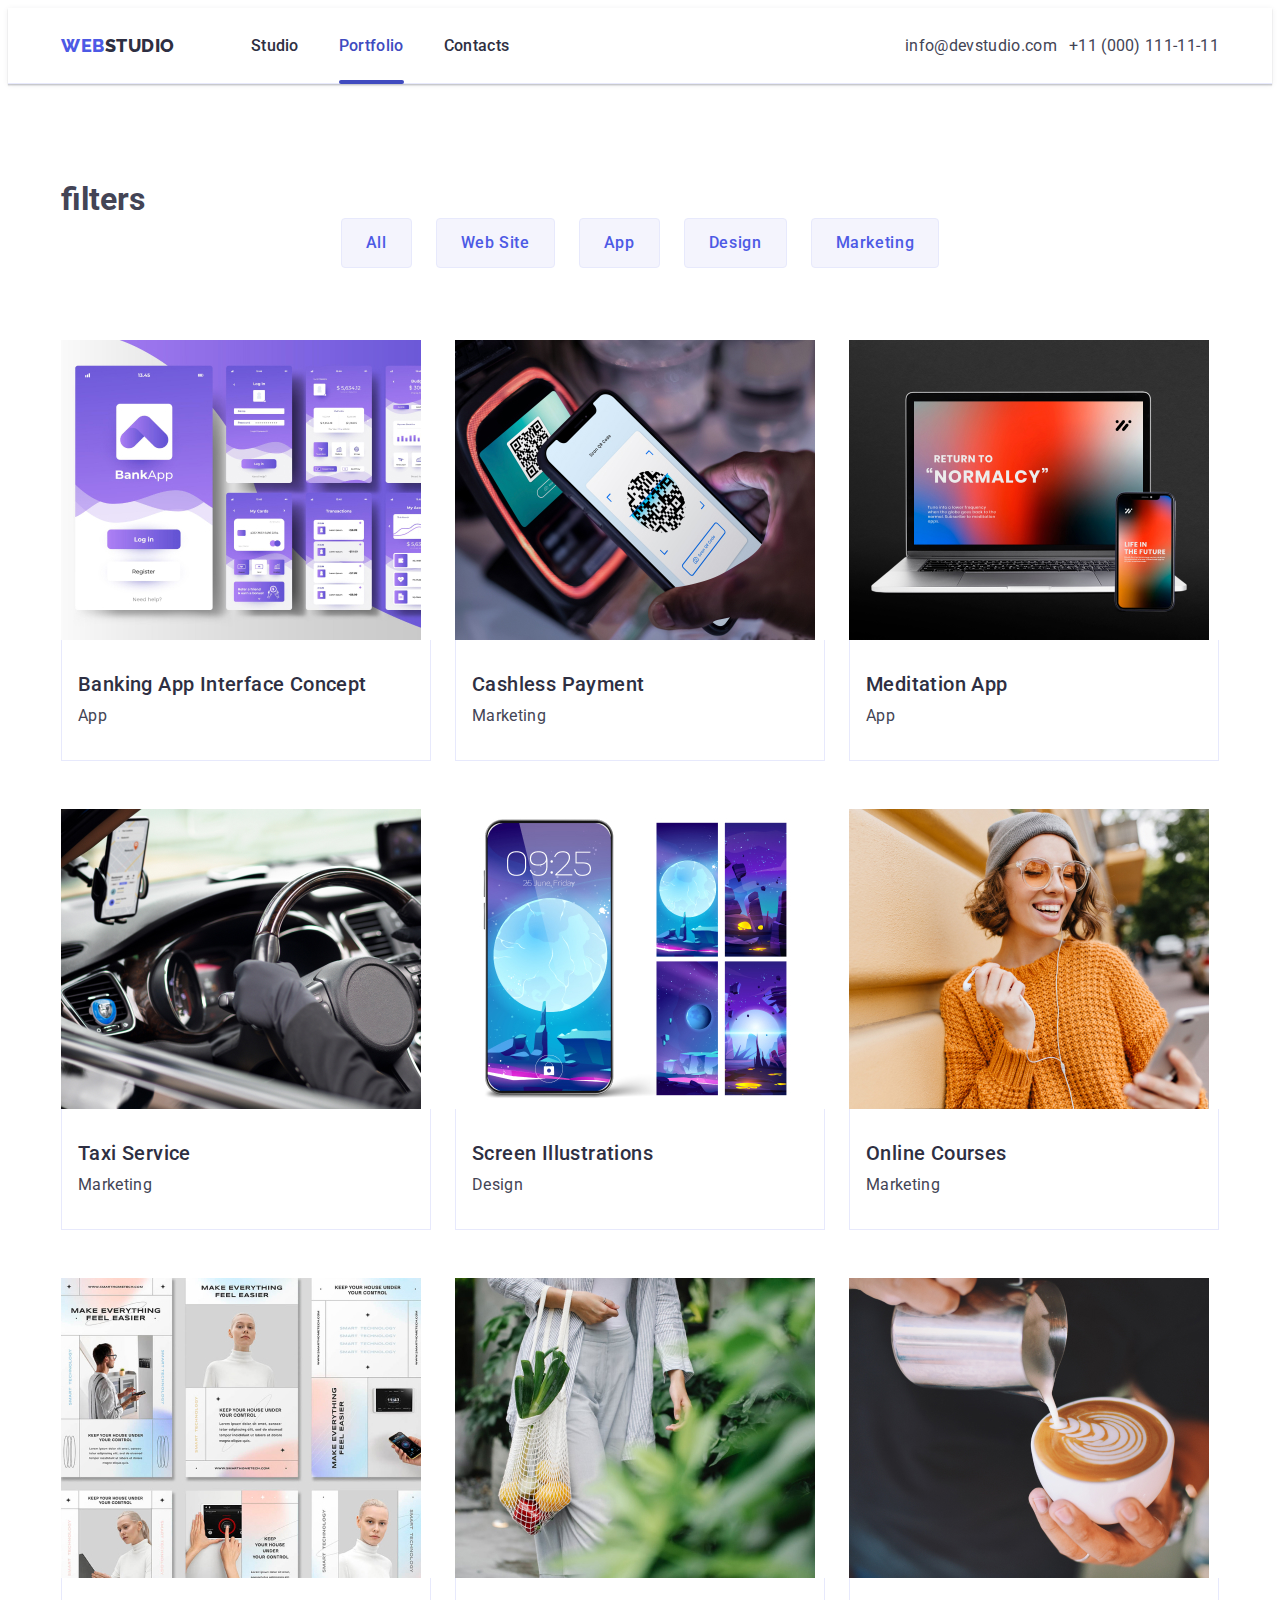
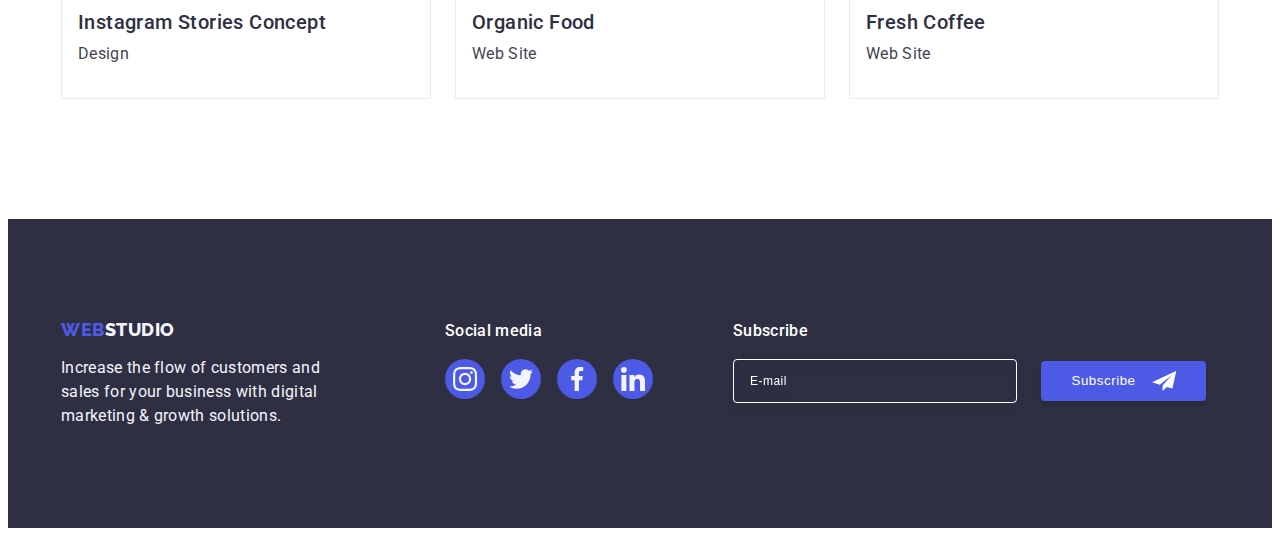
==== portfolio.html @ 11bc91bc "Add files via upload" ====
<!DOCTYPE html>
<html lang="en">
<head>
    <meta charset="utf-8">
    <title>Portfolio</title>
    <link rel="preconnect" href="https://fonts.googleapis.com">
    <link rel="preconnect" href="https://fonts.gstatic.com" crossorigin>
    <link href="https://fonts.googleapis.com/css2?family=Raleway:wght@800&family=Roboto:wght@400;500;700;900&display=swap" rel="stylesheet">
    <link rel="stylesheet" href="https://cdnjs.cloudflare.com/ajax/libs/modern-normalize/1.1.0/modern-normalize.min.css"
        integrity="sha512-wpPYUAdjBVSE4KJnH1VR1HeZfpl1ub8YT/NKx4PuQ5NmX2tKuGu6U/JRp5y+Y8XG2tV+wKQpNHVUX03MfMFn9Q=="
        crossorigin="anonymous" referrerpolicy="no-referrer">
    <link rel="stylesheet" href="css/styles.css">
</head>
<body>
    <header class="header">
        <div class="container header_container">
            <nav class="nav_menu">
                <a class="logo link" href="./index.html">Web<span class="logo_item">Studio</span></a>
                <ul class="list menu">
                    <li class="menu_item">
                        <a class="menu_link link" href="./index.html">Studio</a>
                    </li>
                    <li class="menu_item">
                        <a class="menu_link link active" href="./portfolio.html">Portfolio</a>
                    </li>
                    <li class="menu_item">
                        <a class="menu_link link" href="">Contacts</a>
                    </li>
                </ul>
            </nav>
        <address class="address">
            <ul class="list contacts">
                <li>
                    <a class="contact_item link" href="mailto:info@devstudio.com">info@devstudio.com</a>
                </li>
                <li>
                    <a class="contact_item link" href="tel:+110001111111">+11 (000) 111-11-11</a>
                </li>
            </ul>
        </address>
        </div>
    </header>
    <main>
        <section class="section_filters">
            <div class="container">
                <h1 class="visually-hidden">filters</h1>
                <ul class="list filters">
                    <li class="filter_item">
                        <button class="filter_btn" type="button">All</button>
                    </li>
                    <li class="filter_item">
                        <button class="filter_btn" type="button">Web Site</button>
                    </li>
                    <li class="filter_item">
                        <button class="filter_btn" type="button">App</button>
                    </li>
                    <li class="filter_item">
                        <button class="filter_btn" type="button">Design</button>
                    </li>
                    <li class="filter_item">
                        <button class="filter_btn" type="button">Marketing</button>
                    </li>
                </ul>
                <ul class="list row">
                    <li class="row_item">
                        <a class="row_link link" href="#">
                            <div class="employees_list_img_wrapper">
                                <img src="./images/Project_Card_1.jpg" width="360" alt="Banking App Interface Concept">
                                <p class="overlay">
                                    14 Stylish and User-Friendly App Design Concepts · Task Manager App · Calorie Tracker App · 
                                    Exotic Fruit Ecommerce App · Cloud Storage App
                                </p>
                            </div>
                            <div class="row_info">
                                <h2 class="row_title">Banking App Interface Concept</h2>
                                <p class="row_par">App</p>   
                            </div>
                        </a>
                    </li>
                    <li class="row_item">
                        <a class="row_link link" href="#">
                            <div class="employees_list_img_wrapper">
                                <img src="./images/Project_Card_2.jpg" width="360" alt="Cashless Paymentt">
                                <p class="overlay">
                                    14 Stylish and User-Friendly App Design Concepts · Task Manager App · Calorie Tracker App ·
                                    Exotic Fruit Ecommerce App · Cloud Storage App
                                </p>
                            </div>
                            <div class="row_info">
                                <h2 class="row_title">Cashless Payment</h2>
                                <p class="row_par">Marketing</p>
                            </div>
                        </a>
                    </li>
                    <li class="row_item">
                        <a class="row_link link" href="#">
                            <div class="employees_list_img_wrapper">
                                <img src="./images/Project_Card_3.jpg" width="360" alt="Meditation Appt">
                                <p class="overlay">
                                    14 Stylish and User-Friendly App Design Concepts · Task Manager App · Calorie Tracker App ·
                                    Exotic Fruit Ecommerce App · Cloud Storage App
                                </p>
                            </div>
                            <div class="row_info">
                                <h2 class="row_title">Meditation App</h2>
                                <p class="row_par">App</p>
                            </div>
                        </a>
                    </li>
                    <li class="row_item">
                        <a class="row_link link" href="#">
                            <div class="employees_list_img_wrapper">
                                <img src="./images/Project_Card_4.jpg" width="360" alt="Taxi Service">
                                <p class="overlay">
                                    14 Stylish and User-Friendly App Design Concepts · Task Manager App · Calorie Tracker App ·
                                    Exotic Fruit Ecommerce App · Cloud Storage App
                                </p>
                            </div>
                            <div class="row_info">
                                <h2 class="row_title">Taxi Service</h2>
                                <p class="row_par">Marketing</p>
                            </div>
                        </a>
                    </li>
                    <li class="row_item">
                        <a class="row_link link" href="#">
                            <div class="employees_list_img_wrapper">
                                <img src="./images/Project_Card_5.jpg" width="360" alt="Screen Illustrations">
                                <p class="overlay">
                                    14 Stylish and User-Friendly App Design Concepts · Task Manager App · Calorie Tracker App ·
                                    Exotic Fruit Ecommerce App · Cloud Storage App
                                </p>
                            </div>
                            <div class="row_info">
                                <h2 class="row_title">Screen Illustrations</h2>
                                <p class="row_par">Design</p>
                            </div>
                        </a>
                    </li>
                    <li class="row_item">
                        <a class="row_link link" href="#">
                            <div class="employees_list_img_wrapper">
                                <img src="./images/Project_Card_6.jpg" width="360" alt="Online Courses">
                                <p class="overlay">
                                    14 Stylish and User-Friendly App Design Concepts · Task Manager App · Calorie Tracker App ·
                                    Exotic Fruit Ecommerce App · Cloud Storage App
                                </p>
                            </div>
                            <div class="row_info">
                                <h2 class="row_title">Online Courses</h2>
                                <p class="row_par">Marketing</p>
                            </div>
                        </a>
                    </li>
                    <li class="row_item">
                        <a class="row_link link" href="#">
                            <div class="employees_list_img_wrapper">
                                <img src="./images/Project_Card_7.jpg" width="360" alt="Instagram Stories Concept">
                                <p class="overlay">
                                    14 Stylish and User-Friendly App Design Concepts · Task Manager App · Calorie Tracker App ·
                                    Exotic Fruit Ecommerce App · Cloud Storage App
                                </p>
                            </div>
                            <div class="row_info">
                                <h2 class="row_title">Instagram Stories Concept</h2>
                                <p class="row_par">Design</p>
                            </div>
                        </a>
                    </li>
                    <li class="row_item">
                        <a class="row_link link" href="#">
                            <div class="employees_list_img_wrapper">
                                <img src="./images/Project_Card_8.jpg" width="360" alt="Organic Food">
                                <p class="overlay">
                                    14 Stylish and User-Friendly App Design Concepts · Task Manager App · Calorie Tracker App ·
                                    Exotic Fruit Ecommerce App · Cloud Storage App
                                </p>
                            </div>
                            <div class="row_info">
                                <h2 class="row_title">Organic Food</h2>
                                <p class="row_par">Web Site</p>
                            </div>
                        </a>
                    </li>
                    <li class="row_item">
                        <a class="row_link link" href="#">
                            <div class="employees_list_img_wrapper">
                                <img src="./images/Project_Card_9.jpg" width="360" alt="Fresh Coffee">
                                <p class="overlay">
                                    14 Stylish and User-Friendly App Design Concepts · Task Manager App · Calorie Tracker App ·
                                    Exotic Fruit Ecommerce App · Cloud Storage App
                                </p>
                            </div>
                            <div class="row_info">
                                <h2 class="row_title">Fresh Coffee</h2>
                                <p class="row_par">Web Site</p>
                            </div>
                        </a>
                    </li>
                </ul>
            </div>
        </section>
    </main>
    <footer class="footer">
        <div class="container footer_container">
            <div class="footer_left_side">
                <a class="footer_link logo link" href="./index.html">Web<span class="footer_logo">Studio</span></a>
                <p class="footer_left_side_par">Increase the flow of customers and sales for your business with digital
                    marketing & growth solutions.</p>
            </div>
            <div class="footer_center_side">
                <p class="footer_center_side_par">Social media</p>
                <ul class="footer_list list">
                    <li class="footer_list_item">
                        <a href="" class="footer_list_link">
                            <svg class="footer_list_icon" aria-label="instagram" width="24" height="24">
                                <use href="./images/icons.svg#icon-instagram"></use>
                            </svg>
                        </a>
                    </li>
                    <li class="footer_list_item">
                        <a href="" class="footer_list_link">
                            <svg class="footer_list_icon" aria-label="twitter" width="24" height="24">
                                <use href="./images/icons.svg#icon-twitter"></use>
                            </svg>
                        </a>
                    </li>
                    <li class="footer_list_item">
                        <a href="" class="footer_list_link">
                            <svg class="footer_list_icon" aria-label="facebook" width="24" height="24">
                                <use href="./images/icons.svg#icon-facebook"></use>
                            </svg>
                        </a>
                    </li>
                    <li class="footer_list_item">
                        <a href="" class="footer_list_link">
                            <svg class="footer_list_icon" aria-label="linkedin" width="24" height="24">
                                <use href="./images/icons.svg#icon-linkedin"></use>
                            </svg>
                        </a>
                    </li>
                </ul>
            </div>
            <div class="footer_right_side">
                <p class="footer_right_side_par">Subscribe</p>
                <form class="footer_contact_form">
                    <label class="footer_contact_form_field_wrapper">
                        <input class="footer_contact_form_input" type="email" name="user-email" placeholder="E-mail"
                            pattern="[a-zA-Z0-9@]+" />
                    </label>
                    <button type="submit" class="footer_contact_form_btn">
                        Subscribe
                        <svg class="footer_send_icon" width="24" height="24">
                            <use href="./images/icons.svg#icon-send"></use>
                        </svg>
                    </button>
                </form>
            </div>
        </div>
    </footer>
</body>
</html>
---- css/styles.css ----
body {
  font-family: 'Roboto', sans-serif;
  color: var(--body-text);
  background-color: var(--white-background);
  font-size: 16px;
}

:root {
  --primary-brand: #4d5ae5;
  --pressed-state: #404bbf;
  --brand-color: #2e2f42;
  --valid-field: #31d0aa;
  --body-text: #434455;
  --light-slate: #8e8f99;
  --light: #f4f4fd;
  --white-background: #ffffff;
  --modal-background: #e7e9fc;
  --transition-duration-and-func: 250ms cubic-bezier(0.4, 0, 0.2, 1);
}

h1, h2, h3, h4, h5, h6, p {
  margin-top: 0;
  margin-bottom: 0;
}

ul, ol {
  margin-top: 0;
  margin-bottom: 0;
  padding-left: 0;
}

img {
  display: block;
}

button {
  cursor: pointer;
}

.list {
  list-style: none;
}

.link {
  text-decoration: none;
}

.header {
  border-bottom: 1px solid var(--modal-background);
  box-shadow: 0px 2px 1px rgba(46, 47, 66, 0.08),
    0px 1px 1px rgba(46, 47, 66, 0.16),
    0px 1px 6px rgba(46, 47, 66, 0.08);
}


/*---Header-mobile---*/

.container {
  padding-right: 15px;
  padding-left: 15px;
}

@media screen and (min-width: 428px) {
  .container {
    width: 398px;
    margin-right: auto;
    margin-left: auto;
  }
}

.header_container {
  display: flex;
  align-items: center;
  justify-content: space-between;
}

.mobile_menu_open_btn {
  padding: 0;
  border: none;
  background-color: transparent;
  fill: var(--brand-color);
}

.nav_menu {
  padding-top: 25.5px;
  padding-bottom: 23.5px;  
}

.logo {
  /*margin-right: 76px;*/

  text-transform: uppercase;
  font-family: 'Raleway', sans-serif;
  font-weight: 800;
  font-size: 18px;
  line-height: 1.17;
  letter-spacing: 0.03em;
  color: var(--primary-brand);
}

.logo_item {
  color: var(--brand-color);
}

.menu {
  display: none;
}

.address {
  display: none;
}

.mobile_menu_modal {
  position: fixed;
  top: 0;
  left: 0;
  width: 100%;
  height: 100%;
  background-color: #FFFFFF;
  opacity: 0;
  visibility: hidden;
  pointer-events: none; 
}

.mobile_menu_modal.is-open {
  opacity: 1;
  visibility: visible;
  pointer-events: auto;
}

.mobile_menu_container {
  padding-top: 80px;
  padding-right: 24px;
  padding-left: 40px;
}

.mobile_menu_close_btn {
  position: absolute;
  top: 24px;
  right: 24px;
  display: flex;
  align-items: center;
  justify-content: center;
  width: 24px;
  height: 24px;
  padding: 0;
  background-color: transparent;
  border: 1px solid rgba(0, 0, 0, 0.1);
  border-radius: 50%;
  transition: background-color 250ms cubic-bezier(0.4, 0, 0.2, 1), border 250ms cubic-bezier(0.4, 0, 0.2, 1);
}

.mobile_menu_close_btn:hover,
.mobile_menu_close_btn:focus {
  background-color: #404bbf;
  border: none;
  fill: #FFFFFF;
}

.mobile_menu {
  display: flex;
  flex-direction: column;
  gap: 40px;
  margin-bottom: 284px;
}

.mobile_menu_item {

}

.mobile_menu_link {
  color: var(--brand-color);
  font-weight: 700;
  font-size: 36px;
  line-height: 1.07;
  letter-spacing: 0.02em;
}

.mobile_menu_active {
  color: var(--pressed-state);
}

.mobile_menu_link:hover,
.mobile_menu_link:focus {
  color: var(--pressed-state);
}

.mobile_contacts {
  display: flex;
  flex-direction: column;
  gap: 40px;
}

.mobile_contacts_list:first-child {
  font-weight: 700;
  font-size: 36px;
  line-height: 1.07;
  letter-spacing: 0.02em;
}

.mobile_contacts_list:first-child>.mobile_contact_item {
  color: var(--pressed-state);
}

.mobile_contacts_list:last-child {
  font-weight: 500;
  font-size: 20px;
  line-height: 1.5;
  letter-spacing: 0.02em;
}


.mobile_contact_item {
  font-style: normal;
  color: var(--body-text);
}

.mobile_contact_item:hover,
.mobile_contact_item:focus {
  color: var(--primary-brand);
}

.mobile_social_list {
  display: flex;
  margin-top: 48px;
  gap: 56px;
}

.mobile_social_list_link {
  display: flex;
  justify-content: center;
  align-items: center;
  width: 40px;
  height: 40px;
  border-radius: 50%;
  fill: #f4f4fd;
  background-color: var(--primary-brand);
  transition: background-color 250ms cubic-bezier(0.4, 0, 0.2, 1);
}

.mobile_social_list_link:hover,
.mobile_social_list_link:focus {
  background-color: var(--pressed-state);
}

/*---Hero-molile---*/

.hero {
  background: var(--brand-color);
  background-image: linear-gradient(rgba(46, 47, 66, 0.7), rgba(46, 47, 66, 0.7)), url(../images/mobil_hero_image.png);
  max-width: 428px;
  height: 432px;
  margin-right: auto;
  margin-left: auto;
  background-repeat: no-repeat;
  background-position: center;
  background-size: cover;
  line-height: 1.07;
  letter-spacing: 0.02em;
  padding-top: 112px;
  text-align: center;
}

@media (min-device-pixel-ratio: 2),
(-webkit-min-device-pixel-ratio: 2),
(min-resolution: 192dpi),
(min-resolution: 2dppx) {
  .hero {
    background-image: linear-gradient(rgba(46, 47, 66, 0.7), rgba(46, 47, 66, 0.7)), url(../images/mobil_hero_image@2x.png);
  }
}

.hero_title {
  max-width: 320px;
  margin: auto;
  font-size: 36px;
  line-height: 1.07;
  letter-spacing: 0.02em;
  color: var(--white-background);
}

.hero_btn {
  display: block;
  margin-top: 72px;
  margin-left: auto;
  margin-right: auto;
  padding-top: 16px;
  padding-right: 32px;
  padding-bottom: 16px;
  padding-left: 32px;
  min-width: 169px;
  background: var(--primary-brand);
  box-shadow: 0px 4px 4px rgba(0, 0, 0, 0.15);
  border: none;
  border-radius: 4px;
  font-family: 'Roboto', sans-serif;
  font-weight: 500;
  font-size: 16px;
  line-height: 1.5;
  letter-spacing: 0.04em;
  color: var(--white-background);
  transition: background-color 250ms cubic-bezier(0.4, 0, 0.2, 1);
}

.hero_btn:hover,
.hero_btn:focus {
  background: var(--pressed-state);
}


/*---Header-tablet---*/

@media screen and (min-width: 768px) {
  .container {
    width: 738px;
  }

.mobile_menu_open_btn {
  display: none;
}

nav {
  align-items: center;
}

.nav_menu {
  display: flex;
  padding-top: 25.5px;
  padding-bottom: 25.5px;
}

.logo {
  margin-right: 120px;
}

.menu {
  display: flex;
  gap: 40px;
}

.menu_item {
  display: inline-block;
}

.menu_link {
  position: relative;
  padding-top: 24px;
  padding-bottom: 24px;
  line-height: 1.5;
  letter-spacing: 0.02em;
  font-weight: 500;
  color: var(--brand-color);
  transition: color 250ms cubic-bezier(0.4, 0, 0.2, 1);
}

.menu_link:hover,
.menu_link:focus {
  color: var(--pressed-state);
}

.active {
  color: #404bbf;
}

.active::after {
  content: "";
  position: absolute;
  bottom: -5px;
  left: 0;
  width: 100%;
  height: 4px;
  border-radius: 2px;
  background-color: #404bbf;
}

.address {
  display: block;
  margin-left: auto;
  font-style: normal;
}

.contacts {
  display: flex;
  flex-direction: column;
  gap: 12px;
}

.contact_item {
  font-size: 12px;
  line-height: 1.5;
  letter-spacing: 0.02em;
  color: var(--body-text);
  transition: color 250ms cubic-bezier(0.4, 0, 0.2, 1);
}

.contact_item:hover,
.contact_item:focus {
  color: var(--pressed-state);
}

}

/*---Header-desktop*/

@media screen and (min-width: 1158px) {
  .container {
    width: 1158px;
  }
.contacts {
  flex-direction: row;
}

.contact_item {
  font-size: 16px;
}

.logo {
  margin-right: 76px;
}

}


/*
.container {
  max-width: 1158px;
  padding-right: 15px;
  padding-left: 15px;
  margin-left: auto;
  margin-right: auto;
}

*/
/*
.visually-hidden {
  position: absolute;
  white-space: nowrap;
  width: 1px;
  height: 1px;
  overflow: hidden;
  border: 0;
  padding: 0;
  clip: rect(0 0 0 0);
  clip-path: inset(50%);
  margin: -1px;
}

nav {
  align-items: center;
}

.nav_menu {
  display: flex;
}*/


/*
.menu {
  display: flex;
  gap: 40px;
}

.menu_item {
  display: inline-block;
}

.menu_link {
  position: relative;
  padding-top: 24px;
  padding-bottom: 24px;
  line-height: 1.5;
  letter-spacing: 0.02em;
  font-weight: 500;
  color: var(--brand-color);
  transition: color 250ms cubic-bezier(0.4, 0, 0.2, 1);
}

.menu_link:hover,
.menu_link:focus {
  color: var(--pressed-state);
}

.active {
  color: #404bbf;
}

.active::after {
  content: "";
  position: absolute;
  bottom: -2px;
  left: 0;
  width: 100%;
  height: 4px;
  border-radius: 2px;
  background-color: #404bbf;
}

.address {
  margin-left: auto;
  font-style: normal;
}

.contacts {
  display: flex;
  gap: 40px;
}

.contact_item {
  line-height: 1.5;
  letter-spacing: 0.02em;
  color: var(--body-text);
  transition: color 250ms cubic-bezier(0.4, 0, 0.2, 1);
}

.contact_item:hover,
.contact_item:focus {
  color: var(--pressed-state);
}
*/
.footer {
  padding-top: 100px;
  padding-bottom: 100px;
  background: var(--brand-color);
}

.footer_container {
  display: flex;
  align-items: baseline;
}

.footer_left_side {
  margin-right: 120px;
}

.footer_link {
  display: inline-block;
  padding: 0;
  margin-right: 0;
  margin-bottom: 16px;
}

.footer_logo {
  color: var(--light);
}

.footer_left_side_par {
  width: 264px;
  line-height: 1.5;
  letter-spacing: 0.02em;
  color: var(--light);
}

.footer_center_side {
  margin-right: 80px;
}

.footer_center_side_par,
.footer_right_side_par {
  margin-bottom: 16px;
  line-height: 1.5;
  font-weight: 500;
  letter-spacing: 0.02em;
  color: #FFFFFF;
}

.footer_list {
  display: flex;
  gap: 16px;
}

.footer_list_item {
  width: 40px;
  height: 40px;
}


.footer_list_link {
  display: flex;
  justify-content: center;
  align-items: center;
  width: 100%;
  height: 100%;
  border-radius: 50%;
  fill: #f4f4fd;
  background-color: var(--primary-brand);
  transition: background-color 250ms cubic-bezier(0.4, 0, 0.2, 1);
}

.footer_list_link:hover,
.footer_list_link:focus {
  background-color: var(--valid-field);
}

.footer_list_icon {

}

.footer_right_side {

}

.footer_contact_form {
  display: flex;
  align-items: center;
  gap: 24px;
}

.footer_contact_form_input {
  padding-left: 16px;
  width: 264px;
  height: 40px;
  font-size: 12px;
  line-height: 1.5;
  letter-spacing: 0.04em;
  color: var(--white-background);
  background-color: transparent;
  border: 1px solid var(--white-background);
  border-radius: 4px;
  filter: drop-shadow(0px 4px 4px rgba(0, 0, 0, 0.15));
  outline: none;
}

.footer_contact_form_input::placeholder {
  color: var(--white-background);
  font-size: 12px;
}

.footer_contact_form_btn {
  display: flex;
  min-width: 165px;
  height: 40px;
  justify-content: center;
  align-items: center;
  border: none;
  background-color: var(--primary-brand);
  box-shadow: 0px 4px 4px rgb(0 0 0 / 15%);
  border-radius: 4px;
  font-weight: 500;
  line-height: 1.5;
  letter-spacing: 0.04em;
  color: var(--white-background);
  transition: background-color 250ms cubic-bezier(0.4, 0, 0.2, 1);
}

.footer_contact_form_btn:hover,
.footer_contact_form_btn:focus {
  background: var(--pressed-state);
}

.footer_send_icon {
  margin-left: 16px;
}


/*--Studio--*/
/*
                                        .hero {
                                          background-image: linear-gradient(rgba(46, 47, 66, 0.7), rgba(46, 47, 66, 0.7)), url(../images/bg.jpg);
                                          max-width: 1440px;
                                        background: var(--brand-color);
                                          margin-right: auto;
                                          margin-left: auto;
                                          background-repeat: no-repeat;
                                          background-position: center;
                                          background-size: cover;
                                          line-height: 1.07;
                                          letter-spacing: 0.02em;
                                          padding-top: 188px;
                                          padding-bottom: 188px;
                                          text-align: center;
                                        }

                                        .hero_title {
                                          max-width: 496px;
                                          margin: auto;
                                          font-size: 56px;
                                          line-height: 1.07;
                                          letter-spacing: 0.02em;
                                          color: var(--white-background);
                                        }

                                        .hero_btn {
                                          display: block;
                                          margin-top: 48px;
                                          margin-left: auto;
                                          margin-right: auto;
                                          padding-top: 16px;
                                          padding-right: 32px;
                                          padding-bottom: 16px;
                                          padding-left: 32px;
                                          min-width: 169px;
                                          background: var(--primary-brand);
                                          box-shadow: 0px 4px 4px rgba(0, 0, 0, 0.15);
                                          border: none;
                                          border-radius: 4px;
                                          font-family: 'Roboto', sans-serif;
                                          font-weight: 500;
                                          font-size: 16px;
                                          line-height: 1.5;
                                          letter-spacing: 0.04em;
                                          color: var(--white-background);
                                          transition: background-color 250ms cubic-bezier(0.4, 0, 0.2, 1);
                                        }

                                        .hero_btn:hover,
                                        .hero_btn:focus {
                                          background: var(--pressed-state);
                                        }

.feature {
  padding-top: 120px;
  padding-bottom: 120px;
}

.feature_menu {
  display: flex;
  gap: 24px;
}

.feature_col {
  width: calc((100% - 72px) / 4);
}

.feature_icon {
  display: flex;
  justify-content: center;
  align-items: center;
  padding-top: 24px;
  padding-bottom: 24px;
  margin-bottom: 8px;
  background-color: var(--light);
  border-radius: 4px;
}

.feature_icon_item {

}

.feature_title {
  margin-bottom: 8px;
  font-weight: 500;
  font-size: 20px;
  line-height: 1.5;
  letter-spacing: 0.02em;
  color: var(--brand-color);
}

.feature_item {
  line-height: 1.5;
  letter-spacing: 0.02em;
  color: var(--body-text);
}

.products {
  padding-bottom: 120px;
}

.product_title {
  margin-bottom: 72px;
  font-size: 36px;
  line-height: 1.11;
  letter-spacing: 0.02em;
  text-align: center;
  text-transform: capitalize;
  color: var(--brand-color);
}

.products_item {
  display: flex;
  gap: 24px;
}

.products_item_list {

}

.team {
  padding-top: 120px;
  padding-bottom: 120px;
  background: var(--light);
}

.team_title {
  margin-bottom: 72px;
  font-size: 36px;
  line-height: 1.11;
  text-align: center;
  letter-spacing: 0.02em;
  text-transform: capitalize;
  color: var(--brand-color);
}

.team_card {
  display: flex;
  gap: 24px;
}

.team_item {
  width: calc((100% - 72px) / 4);
  border-radius: 0px 0px 4px 4px;
  box-shadow: 0px 1px 6px rgba(46, 47, 66, 0.08),
    0px 1px 1px rgba(46, 47, 66, 0.16),
    0px 2px 1px rgba(46, 47, 66, 0.08);
  text-decoration: none;
  background-color: var(--white-background);
}

.team_info {
  padding-top: 32px;
  padding-bottom: 32px;
}

.team_name {
  margin-bottom: 8px;
  text-align: center;
  font-weight: 500;
  font-size: 20px;
  line-height: 1.2;
  letter-spacing: 0.02em;
  color: var(--brand-color);
}

.team_par {
  margin-bottom: 8px;
  text-align: center;
  line-height: 1.5;
  letter-spacing: 0.02em;
  font-size: 16px;
  color: var(--body-text);
}

.social_list {
  display: flex;
  justify-content: center;
  gap: 24px;
}

.social_list_item {

}

.social_list_link {
  display: flex;
  justify-content: center;
  align-items: center;
  width: 40px;
  height: 40px;
  border-radius: 50%;
  fill:#f4f4fd;
  background-color: var(--primary-brand);
  transition: background-color 250ms cubic-bezier(0.4, 0, 0.2, 1);
}

.social_list_link:hover,
.social_list_link:focus {
  background-color: var(--pressed-state);
}

.social_list_icon {
  
}

.customers {
  padding-top: 120px;
  padding-bottom: 120px;
}

.customers_title {
  margin-bottom: 72px;
  font-size: 36px;
  line-height: 1.1;
  text-align: center;
  letter-spacing: 0.02em;
  text-transform: capitalize;
  color: var(--brand-color);
}

.customers_list {
  display: flex;
  gap: 24px;
}

.customers_list_item {
  width: calc((100% - 120px) / 6);
  height: 88px;
}

.customers_list_link {
  display: flex;
  align-items: center;
  justify-content: center;
  width: 100%;
  height: 100%;
  border: 1px solid #8e8f99;
  border-radius: 4px;
  color: #8e8f99;
  transition: border-color 250ms cubic-bezier(0.4, 0, 0.2, 1),
  color 250ms cubic-bezier(0.4, 0, 0.2, 1);
}

.customers_list_link:hover,
.customers_list_link:focus {
  border-color: #404bbf;
  color: #404bbf;  
}

.customers_list_link:hover .customers_list_icon,
.customers_list_link:focus .customers_list_icon {
  fill: var(--pressed-state);
}

.customers_list_icon {
  fill: currentColor;
}
*/
/*--Portfolio--*/

.section_filters {
  padding-top: 96px;
  padding-bottom: 120px;
}

.filters {
  margin-bottom: 72px;
  display: flex;
  justify-content: center;
  gap: 24px;
}

.filter_item {
}

.filter_btn {
  display: block;
  padding-top: 12px;
  padding-right: 24px;
  padding-bottom: 12px;
  padding-left: 24px;
  font-family: 'Roboto', sans-serif;
  font-weight: 500;
  color: var(--primary-brand);
  font-size: 16px;
  line-height: 1.5;
  letter-spacing: 0.04em;
  background: var(--light);
  border: 1px solid var(--modal-background);
  border-radius: 4px;
  transition: color 250ms cubic-bezier(0.4, 0, 0.2, 1),
    background-color 250ms cubic-bezier(0.4, 0, 0.2, 1),
    border-color 250ms cubic-bezier(0.4, 0, 0.2, 1),
    box-shadow 250ms cubic-bezier(0.4, 0, 0.2, 1);
}

.filter_btn:hover,
.filter_btn:focus {
  color: var(--white-background);
  background: var(--pressed-state);
  box-shadow: 0px 3px 1px rgba(0, 0, 0, 0.1), 0px 2px 1px rgba(0, 0, 0, 0.08), 0px 2px 2px rgba(0, 0, 0, 0.12);
  border: 1px solid transparent;
  border-radius: 4px;
}

.row {
  display: flex;
  flex-wrap: wrap;
  column-gap: 24px;
  row-gap: 48px;
}

.row_item {
  width: calc((100% - 48px) / 3);
  transition: box-shadow 250ms cubic-bezier(0.4, 0, 0.2, 1);
}

.row_link {
  transition: box-shadow 250ms cubic-bezier(0.4, 0, 0.2, 1);
}

.row_link:hover .overlay,
.row_link:focus .overlay {
  transform: translateY(0%);
}

.employees_list_img_wrapper {
  position: relative;
  overflow: hidden;
}

.overlay {
  position: absolute;
  top: 0;
  left: 0;
  width: 100%;
  height: 100%;
  padding: 40px 32px;
  line-height: 1.5;
  letter-spacing: 0.02em;
  color: var(--light);
  background-color: var(--primary-brand);
  overflow: auto;
  transform: translate(0px, 100%);
  transition: transform 250ms cubic-bezier(0.4, 0, 0.2, 1);
}

.row_title {
  margin-bottom: 8px;
  font-size: 20px;
  font-weight: 500;
  line-height: 1.2;
  letter-spacing: 0.02em;
  color: var(--brand-color);
}

.row_link {
  display: block;
  color: var(--body-text);
}

.row_link:hover,
.row_link:focus {
  box-shadow: 0px 1px 6px rgba(46, 47, 66, 0.08),
    0px 1px 1px rgba(46, 47, 66, 0.16),
    0px 2px 1px rgba(46, 47, 66, 0.08);
}

.row_info {
  padding: 32px 16px;
  border: 1px solid var(--modal-background);
  border-top: none;
}

.row_par {
  line-height: 1.5;
  letter-spacing: 0.02em;
}

/*---backdrop---*/

.backdrop {
  position: fixed;
  top: 0;
  left: 0;
  width: 100%;
  height: 100%;
  background-color: rgba(46, 47, 66, 0.4);
  transition: opacity 250ms cubic-bezier(0.4, 0, 0.2, 1),
    visibility 250ms cubic-bezier(0.4, 0, 0.2, 1);
}

.is-hidden {
  opacity: 0;
  visibility: hidden;
  pointer-events: none;
}

.modal {
  position: absolute;
  top: 50%;
  left: 50%;
  transform: translate(-50%, -50%);
  width: 408px;
  min-height: 584px;
  padding-top: 72px;
  padding-right: 24px;
  padding-bottom: 24px;
  padding-left: 24px;
  background-color: #fcfcfc;
  box-shadow: 0px 1px 1px rgba(0, 0, 0, 0.14),
    0px 1px 3px rgba(0, 0, 0, 0.12),
    0px 2px 1px rgba(0, 0, 0, 0.2);
  border-radius: 4px;
  transition: transform 250ms cubic-bezier(0.4, 0, 0.2, 1);
}

.modal_close_btn {
  position: absolute;
  top: 24px;
  right: 24px;
  display: flex;
  align-items: center;
  justify-content: center;
  width: 24px;
  height: 24px;
  padding: 0;
  background-color: var(--modal-background);
  border: 1px solid rgba(0, 0, 0, 0.1);
  border-radius: 50%;
  transition: background-color 250ms cubic-bezier(0.4, 0, 0.2, 1), border 250ms cubic-bezier(0.4, 0, 0.2, 1);
}

.modal_close_btn:hover,
.modal_close_btn:focus {
  background-color: #404bbf;
  border: none;
}

.modal_close_icon {
  transition: fill 250ms cubic-bezier(0.4, 0, 0.2, 1);
}

.modal_close_btn:hover,
.modal_close_btn:focus {
 fill: #ffffff;
}

.backdrop_title {
  margin-bottom: 16px;
  text-align: center;
  font-weight: 500;
  font-size: 16px;
  line-height: 1.5;
  letter-spacing: 0.02em;
  color: var(--brand-color);
}

.contact_form_wrapper {
  margin-bottom: 8px;
}

.contact_form_field_wrapper {
  display: block;
  margin-bottom: 4px;
  font-size: 12px;
  line-height: 1.17;
  letter-spacing: 0.04em;
  color: var(--light-slate);
}

.contact_form_input_wrapper {
  position: relative;
}

.contact_form_input {
  width: 100%;
  height: 40px;
  padding-left: 38px;
  border-radius: 4px;
  border: 1px solid rgba(46, 47, 66, 0.4);
  background-color: transparent;
  outline: transparent;
  transition: border-color 250ms cubic-bezier(0.4, 0, 0.2, 1);
}

.contact_form_input:focus {
  border-color: var(--primary-brand);
}

.contact_form_input_icon {
  position: absolute;
  top: 50%;
  transform: translateY(-50%);
  left: 16px;
  fill: var(--brand-color);
  transition: fill 250ms cubic-bezier(0.4, 0, 0.2, 1);
}

.contact_form_input:focus + .contact_form_input_icon {
  fill: var(--primary-brand);
}

.contact_message_wrapper {
  margin-bottom: 16px;
}

.contact_message {
  display: block;
  width: 100%;
  height: 120px;
  resize: none;
  padding: 8px 16px;
  font-size: 12px;
  line-height: 1.17;
  letter-spacing: 0.04em;
  color: rgba(46, 47, 66, 0.4);
  border: 1px solid rgba(46, 47, 66, 0.2);
  border-radius: 4px;
  background-color: transparent;
  outline: transparent;
  transition: border-color var(--transition-duration-and-func);
}

.contact_message:focus {
  border-color: var(--primary-brand);
}

.contact_form_checkbox_wrapper {
  margin-bottom: 24px;
}

.contact_form_checkbox_label {
  font-size: 12px;
  line-height: 1.17;
  letter-spacing: 0.04em;
  color: var(--light-slate);
}

.contact_form_own_checkbox {
  display: inline-flex;
  width: 16px;
  height: 16px;
  margin-right: 8px;
  border: 1px solid rgba(46, 47, 66, 0.4);
  border-radius: 2px;
  transition: background-color 250ms cubic-bezier(0.4, 0, 0.2, 1),
              border 250ms cubic-bezier(0.4, 0, 0.2, 1),
              fill 250ms cubic-bezier(0.4, 0, 0.2, 1);
  align-items: center;
  justify-content: center;
  fill: transparent;
  cursor: pointer;
}

.contact_form_own_checkbox_icon {

}

.contact_form_checkbox_icon {

}

.contact_form_checkbox:checked+.contact_form_checkbox_label>.contact_form_own_checkbox {
  background-color: #404bbf;
  border: none;
  fill: #ffffff;
}


.contact_form_checkbox:checked+.contact_form_own_checkbox > .contact_form_checkbox_icon {
  opacity: 1;
}

.contact_form_link {
  padding-left: 5px;
  color: var(--primary-brand);
}

.contact_form_submit {
  display: block;
  margin-left: auto;
  margin-right: auto;
  padding-top: 16px;
  padding-right: 32px;
  padding-bottom: 16px;
  padding-left: 32px;
  min-width: 169px;
  background: var(--primary-brand);
  box-shadow: 0px 4px 4px rgba(0, 0, 0, 0.15);
  border: none;
  border-radius: 4px;
  font-family: 'Roboto', sans-serif;
  font-weight: 500;
  font-size: 16px;
  line-height: 1.5;
  letter-spacing: 0.04em;
  color: var(--white-background);
  transition: background-color 250ms cubic-bezier(0.4, 0, 0.2, 1);
}

.contact_form_submit:hover,
.contact_form_submit:focus {
  background: var(--pressed-state);
}
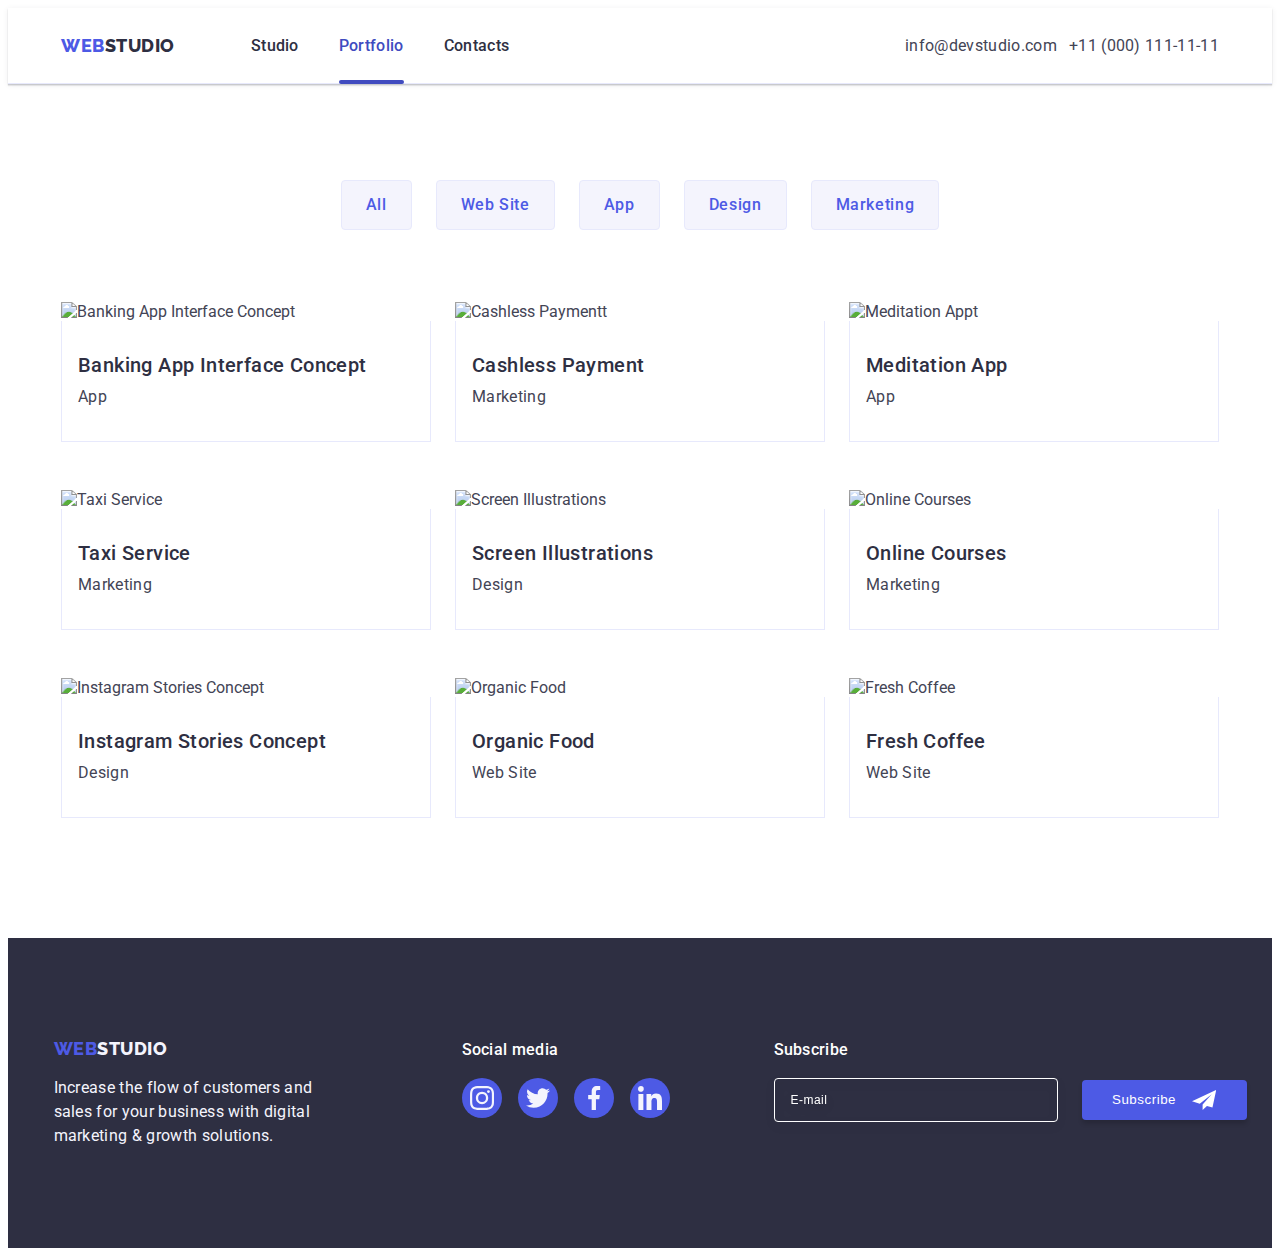
==== commit dd9f0b88: "Update portfolio.html" ====
--- a/portfolio.html
+++ b/portfolio.html
@@ -1,22 +1,28 @@
 <!DOCTYPE html>
 <html lang="en">
+
 <head>
     <meta charset="utf-8">
-    <title>Portfolio</title>
+    <meta name="viewport" content="width=device-width, initial-scale=1.0" />
+    <title>Studio</title>
     <link rel="preconnect" href="https://fonts.googleapis.com">
     <link rel="preconnect" href="https://fonts.gstatic.com" crossorigin>
-    <link href="https://fonts.googleapis.com/css2?family=Raleway:wght@800&family=Roboto:wght@400;500;700;900&display=swap" rel="stylesheet">
+    <link
+        href="https://fonts.googleapis.com/css2?family=Raleway:wght@800&family=Roboto:wght@400;500;700;900&display=swap"
+        rel="stylesheet">
     <link rel="stylesheet" href="https://cdnjs.cloudflare.com/ajax/libs/modern-normalize/1.1.0/modern-normalize.min.css"
         integrity="sha512-wpPYUAdjBVSE4KJnH1VR1HeZfpl1ub8YT/NKx4PuQ5NmX2tKuGu6U/JRp5y+Y8XG2tV+wKQpNHVUX03MfMFn9Q=="
         crossorigin="anonymous" referrerpolicy="no-referrer">
     <link rel="stylesheet" href="css/styles.css">
 </head>
+
 <body>
     <header class="header">
         <div class="container header_container">
+
             <nav class="nav_menu">
                 <a class="logo link" href="./index.html">Web<span class="logo_item">Studio</span></a>
-                <ul class="list menu">
+                <ul class="menu list">
                     <li class="menu_item">
                         <a class="menu_link link" href="./index.html">Studio</a>
                     </li>
@@ -28,17 +34,84 @@
                     </li>
                 </ul>
             </nav>
-        <address class="address">
-            <ul class="list contacts">
-                <li>
-                    <a class="contact_item link" href="mailto:info@devstudio.com">info@devstudio.com</a>
-                </li>
-                <li>
-                    <a class="contact_item link" href="tel:+110001111111">+11 (000) 111-11-11</a>
-                </li>
-            </ul>
-        </address>
+            <button type="button" class="mobile_menu_open_btn js-open-menu">
+                <svg class="mobil_menu_open_btn_icon" width="32" height="22">
+                    <use href="./images/icons.svg#icon-burger"></use>
+                </svg>
+            </button>
+            <address class="address">
+                <ul class="contacts list">
+                    <li>
+                        <a class="contact_item link" href="mailto:info@devstudio.com">info@devstudio.com</a>
+                    </li>
+                    <li>
+                        <a class="contact_item link" href="tel:+110001111111">+11 (000) 111-11-11</a>
+                    </li>
+                </ul>
+            </address>
         </div>
+        <div class="mobile_menu_modal js-menu-container">
+            <div class="mobile_menu_container">
+                <button type="button" class="mobile_menu_close_btn js-close-menu">
+                    <!--data-modal-close-->
+                    <svg class="mobile_menu_close_icon" width="8" height="8">
+                        <use href="./images/icons.svg#icon-close"></use>
+                    </svg>
+                </button>
+                <ul class="mobile_menu">
+                    <li class="mobile_menu_item list">
+                        <a class="mobile_menu_link mobile_menu_active link" href="./index.html">Studio</a>
+                    </li>
+                    <li class="mobile_menu_item list">
+                        <a class="mobile_menu_link link" href="./portfolio.html">Portfolio</a>
+                    </li>
+                    <li class="mobile_menu_item list">
+                        <a class="mobile_menu_link link" href="">Contacts</a>
+                    </li>
+                </ul>
+                <address class="mobile_address">
+                    <ul class="mobile_contacts list">
+                        <li class="mobile_contacts_list">
+                            <a class="mobile_contact_item link" href="tel:+110001111111">+11 (000) 111-11-11</a>
+                        </li>
+                        <li class="mobile_contacts_list">
+                            <a class="mobile_contact_item link" href="mailto:info@devstudio.com">info@devstudio.com</a>
+                        </li>
+                    </ul>
+                </address>
+                <ul class="mobile_social_list list">
+                    <li class="mobile_social_list_item">
+                        <a href="" class="mobile_social_list_link">
+                            <svg class="mobile_social_list_icon" aria-label="instagram" width="16" height="16">
+                                <use href="./images/icons.svg#icon-instagram"></use>
+                            </svg>
+                        </a>
+                    </li>
+                    <li class="mobile_social_list_item">
+                        <a href="" class="mobile_social_list_link">
+                            <svg class="mobile_social_list_icon" aria-label="twitter" width="16" height="16">
+                                <use href="./images/icons.svg#icon-twitter"></use>
+                            </svg>
+                        </a>
+                    </li>
+                    <li class="mobile_social_list_item">
+                        <a href="" class="mobile_social_list_link">
+                            <svg class="mobile_social_list_icon" aria-label="facebook" width="16" height="16">
+                                <use href="./images/icons.svg#icon-facebook"></use>
+                            </svg>
+                        </a>
+                    </li>
+                    <li class="mobile_social_list_item">
+                        <a href="" class="mobile_social_list_link">
+                            <svg class="mobile_social_list_icon" aria-label="linkedin" width="16" height="16">
+                                <use href="./images/icons.svg#icon-linkedin"></use>
+                            </svg>
+                        </a>
+                    </li>
+                </ul>
+            </div>
+        </div>
+
     </header>
     <main>
         <section class="section_filters">
@@ -65,7 +138,11 @@
                     <li class="row_item">
                         <a class="row_link link" href="#">
                             <div class="employees_list_img_wrapper">
-                                <img src="./images/Project_Card_1.jpg" width="360" alt="Banking App Interface Concept">
+                                <img width="360"
+                                    srcset="./images/Project_Card_1@2x.png 2x" 
+                                    src="./images/Project_Card_1.png" 
+                                    alt="Banking App Interface Concept" 
+                                />
                                 <p class="overlay">
                                     14 Stylish and User-Friendly App Design Concepts · Task Manager App · Calorie Tracker App · 
                                     Exotic Fruit Ecommerce App · Cloud Storage App
@@ -80,7 +157,11 @@
                     <li class="row_item">
                         <a class="row_link link" href="#">
                             <div class="employees_list_img_wrapper">
-                                <img src="./images/Project_Card_2.jpg" width="360" alt="Cashless Paymentt">
+                                <img width="360"
+                                    srcset="./images/Project_Card_2@2x.png 2x" 
+                                    src="./images/Project_Card_2.png" 
+                                    alt="Cashless Paymentt" 
+                                />
                                 <p class="overlay">
                                     14 Stylish and User-Friendly App Design Concepts · Task Manager App · Calorie Tracker App ·
                                     Exotic Fruit Ecommerce App · Cloud Storage App
@@ -95,7 +176,11 @@
                     <li class="row_item">
                         <a class="row_link link" href="#">
                             <div class="employees_list_img_wrapper">
-                                <img src="./images/Project_Card_3.jpg" width="360" alt="Meditation Appt">
+                                <img width="360"
+                                    srcset="./images/Project_Card_3@2x.png 2x" 
+                                    src="./images/Project_Card_3.png" 
+                                    alt="Meditation Appt" 
+                                />
                                 <p class="overlay">
                                     14 Stylish and User-Friendly App Design Concepts · Task Manager App · Calorie Tracker App ·
                                     Exotic Fruit Ecommerce App · Cloud Storage App
@@ -110,7 +195,11 @@
                     <li class="row_item">
                         <a class="row_link link" href="#">
                             <div class="employees_list_img_wrapper">
-                                <img src="./images/Project_Card_4.jpg" width="360" alt="Taxi Service">
+                                <img width="360"
+                                    srcset="./images/Project_Card_4@2x.png 2x" 
+                                    src="./images/Project_Card_4.png" 
+                                    alt="Taxi Service" 
+                                />
                                 <p class="overlay">
                                     14 Stylish and User-Friendly App Design Concepts · Task Manager App · Calorie Tracker App ·
                                     Exotic Fruit Ecommerce App · Cloud Storage App
@@ -125,7 +214,11 @@
                     <li class="row_item">
                         <a class="row_link link" href="#">
                             <div class="employees_list_img_wrapper">
-                                <img src="./images/Project_Card_5.jpg" width="360" alt="Screen Illustrations">
+                                <img width="360"
+                                    srcset="./images/Project_Card_5@2x.png 2x" 
+                                    src="./images/Project_Card_5.png" 
+                                    alt="Screen Illustrations" 
+                                />
                                 <p class="overlay">
                                     14 Stylish and User-Friendly App Design Concepts · Task Manager App · Calorie Tracker App ·
                                     Exotic Fruit Ecommerce App · Cloud Storage App
@@ -140,7 +233,11 @@
                     <li class="row_item">
                         <a class="row_link link" href="#">
                             <div class="employees_list_img_wrapper">
-                                <img src="./images/Project_Card_6.jpg" width="360" alt="Online Courses">
+                                <img width="360"
+                                    srcset="./images/Project_Card_6@2x.png 2x" 
+                                    src="./images/Project_Card_6.png" 
+                                    alt="Online Courses" 
+                                />
                                 <p class="overlay">
                                     14 Stylish and User-Friendly App Design Concepts · Task Manager App · Calorie Tracker App ·
                                     Exotic Fruit Ecommerce App · Cloud Storage App
@@ -155,7 +252,11 @@
                     <li class="row_item">
                         <a class="row_link link" href="#">
                             <div class="employees_list_img_wrapper">
-                                <img src="./images/Project_Card_7.jpg" width="360" alt="Instagram Stories Concept">
+                                <img width="360"
+                                    srcset="./images/Project_Card_7@2x.png 2x" 
+                                    src="./images/Project_Card_7.png" 
+                                    alt="Instagram Stories Concept" 
+                                />
                                 <p class="overlay">
                                     14 Stylish and User-Friendly App Design Concepts · Task Manager App · Calorie Tracker App ·
                                     Exotic Fruit Ecommerce App · Cloud Storage App
@@ -170,7 +271,11 @@
                     <li class="row_item">
                         <a class="row_link link" href="#">
                             <div class="employees_list_img_wrapper">
-                                <img src="./images/Project_Card_8.jpg" width="360" alt="Organic Food">
+                                <img width="360"
+                                    srcset="./images/Project_Card_8@2x.png 2x" 
+                                    src="./images/Project_Card_8.png" 
+                                    alt="Organic Food" 
+                                />
                                 <p class="overlay">
                                     14 Stylish and User-Friendly App Design Concepts · Task Manager App · Calorie Tracker App ·
                                     Exotic Fruit Ecommerce App · Cloud Storage App
@@ -185,7 +290,11 @@
                     <li class="row_item">
                         <a class="row_link link" href="#">
                             <div class="employees_list_img_wrapper">
-                                <img src="./images/Project_Card_9.jpg" width="360" alt="Fresh Coffee">
+                                <img width="360"
+                                    srcset="./images/Project_Card_9@2x.png 2x" 
+                                    src="./images/Project_Card_9.png" 
+                                    alt="Fresh Coffee" 
+                                />
                                 <p class="overlay">
                                     14 Stylish and User-Friendly App Design Concepts · Task Manager App · Calorie Tracker App ·
                                     Exotic Fruit Ecommerce App · Cloud Storage App
@@ -258,5 +367,6 @@
             </div>
         </div>
     </footer>
+    <script src="./js/mobile-menu.js"></script>
 </body>
-</html>+</html>
--- a/css/styles.css
+++ b/css/styles.css
@@ -62,46 +62,14 @@
 
 @media screen and (min-width: 428px) {
   .container {
-    width: 398px;
+    /*width: 398px;*/
+    width: 428px;
     margin-right: auto;
     margin-left: auto;
   }
 }
 
-.header_container {
-  display: flex;
-  align-items: center;
-  justify-content: space-between;
-}
-
-.mobile_menu_open_btn {
-  padding: 0;
-  border: none;
-  background-color: transparent;
-  fill: var(--brand-color);
-}
-
-.nav_menu {
-  padding-top: 25.5px;
-  padding-bottom: 23.5px;  
-}
-
-.logo {
-  /*margin-right: 76px;*/
-
-  text-transform: uppercase;
-  font-family: 'Raleway', sans-serif;
-  font-weight: 800;
-  font-size: 18px;
-  line-height: 1.17;
-  letter-spacing: 0.03em;
-  color: var(--primary-brand);
-}
-
-.logo_item {
-  color: var(--brand-color);
-}
-
+@media screen and (max-width: 767px) {
 .menu {
   display: none;
 }
@@ -183,6 +151,41 @@
 .mobile_menu_link:hover,
 .mobile_menu_link:focus {
   color: var(--pressed-state);
+}
+}
+
+.header_container {
+  display: flex;
+  align-items: center;
+  justify-content: space-between;
+}
+
+.mobile_menu_open_btn {
+  padding: 0;
+  border: none;
+  background-color: transparent;
+  fill: var(--brand-color);
+}
+
+.nav_menu {
+  padding-top: 25.5px;
+  padding-bottom: 23.5px;  
+}
+
+.logo {
+  /*margin-right: 76px;*/
+
+  text-transform: uppercase;
+  font-family: 'Raleway', sans-serif;
+  font-weight: 800;
+  font-size: 18px;
+  line-height: 1.17;
+  letter-spacing: 0.03em;
+  color: var(--primary-brand);
+}
+
+.logo_item {
+  color: var(--brand-color);
 }
 
 .mobile_contacts {
@@ -261,10 +264,10 @@
   text-align: center;
 }
 
-@media (min-device-pixel-ratio: 2),
-(-webkit-min-device-pixel-ratio: 2),
-(min-resolution: 192dpi),
-(min-resolution: 2dppx) {
+@media screen and (min-device-pixel-ratio: 2) and (max-width: 767px),
+screen and (-webkit-min-device-pixel-ratio: 2) and (max-width: 767px),
+screen and (min-resolution: 192dpi) and (max-width: 767px),
+screen and (min-resolution: 2dppx) and (max-width: 767px) {
   .hero {
     background-image: linear-gradient(rgba(46, 47, 66, 0.7), rgba(46, 47, 66, 0.7)), url(../images/mobil_hero_image@2x.png);
   }
@@ -308,14 +311,344 @@
 }
 
 
+/*---Feature-mobile---*/
+
+.visually-hidden {
+  position: absolute;
+  white-space: nowrap;
+  width: 1px;
+  height: 1px;
+  overflow: hidden;
+  border: 0;
+  padding: 0;
+  clip: rect(0 0 0 0);
+  clip-path: inset(50%);
+  margin: -1px;
+}
+
+.feature {
+  padding-top: 96px;
+  padding-bottom: 96px;
+}
+
+.feature_menu {
+  display: flex;
+  flex-wrap: wrap;
+  row-gap: 72px;
+}
+
+.feature_icon {
+  display: none;
+}
+
+.feature_title {
+  margin-bottom: 8px;
+  text-align: center;
+  font-weight: 700;
+  font-size: 36px;
+  line-height: 1.5;
+  letter-spacing: 0.02em;
+  color: var(--brand-color);
+}
+
+.feature_item {
+  font-weight: 500;
+  line-height: 1.5;
+  letter-spacing: 0.02em;
+  color: var(--body-text);
+}
+
+
+/*---Products-mobile---*/
+
+@media screen and (max-width: 1157px) {
+.products {
+  display: none;
+}  
+}
+
+/*---Team-mobile---*/
+
+.team {
+  padding-top: 96px;
+  padding-bottom: 96px;
+  background: var(--light);
+}
+
+.team_title {
+  margin-bottom: 72px;
+  font-size: 36px;
+  line-height: 1.11;
+  text-align: center;
+  letter-spacing: 0.02em;
+  text-transform: capitalize;
+  color: var(--brand-color);
+}
+
+.team_card {
+  display: flex;
+  flex-wrap: wrap;
+  row-gap: 72px;
+  justify-content: center;
+}
+
+.team_item {
+  border-radius: 0px 0px 4px 4px;
+  box-shadow: 0px 1px 6px rgba(46, 47, 66, 0.08),
+    0px 1px 1px rgba(46, 47, 66, 0.16),
+    0px 2px 1px rgba(46, 47, 66, 0.08);
+  text-decoration: none;
+  background-color: var(--white-background);
+}
+
+.team_info {
+  padding-top: 32px;
+  padding-bottom: 32px;
+}
+
+.team_name {
+  margin-bottom: 8px;
+  text-align: center;
+  font-weight: 500;
+  font-size: 20px;
+  line-height: 1.2;
+  letter-spacing: 0.02em;
+  color: var(--brand-color);
+}
+
+.team_par {
+  margin-bottom: 8px;
+  text-align: center;
+  line-height: 1.5;
+  letter-spacing: 0.02em;
+  font-size: 16px;
+  color: var(--body-text);
+}
+
+.social_list {
+  display: flex;
+  justify-content: center;
+  gap: 24px;
+}
+
+.social_list_link {
+  display: flex;
+  justify-content: center;
+  align-items: center;
+  width: 40px;
+  height: 40px;
+  border-radius: 50%;
+  fill: #f4f4fd;
+  background-color: var(--primary-brand);
+  transition: background-color 250ms cubic-bezier(0.4, 0, 0.2, 1);
+}
+
+.social_list_link:hover,
+.social_list_link:focus {
+  background-color: var(--pressed-state);
+}
+
+/*---Customers-mobile---*/
+
+.customers {
+  padding-top: 96px;
+  padding-bottom: 96px;
+}
+
+.customers_title {
+  margin-bottom: 72px;
+  font-size: 36px;
+  line-height: 1.1;
+  text-align: center;
+  letter-spacing: 0.02em;
+  text-transform: capitalize;
+  color: var(--brand-color);
+}
+
+.customers_list {
+  display: flex;
+  flex-wrap: wrap;
+  column-gap: 16px;
+  row-gap: 72px;
+}
+
+.customers_list_item {
+  width: calc((100% - 32px) / 2);
+  height: 88px;
+}
+
+.customers_list_link {
+  display: flex;
+  align-items: center;
+  justify-content: center;
+  width: 100%;
+  height: 100%;
+  border: 1px solid #8e8f99;
+  border-radius: 4px;
+  color: #8e8f99;
+  transition: border-color 250ms cubic-bezier(0.4, 0, 0.2, 1),
+    color 250ms cubic-bezier(0.4, 0, 0.2, 1);
+}
+
+.customers_list_link:hover,
+.customers_list_link:focus {
+  border-color: #404bbf;
+  color: #404bbf;
+}
+
+.customers_list_link:hover .customers_list_icon,
+.customers_list_link:focus .customers_list_icon {
+  fill: var(--pressed-state);
+}
+
+.customers_list_icon {
+  fill: currentColor;
+}
+
+/*---Footer-mobile---*/
+
+.footer {
+  padding-top: 97px;
+  padding-bottom: 96px;
+  background: var(--brand-color);
+}
+
+.footer_container {
+  display: flex;
+  flex-direction: column;
+  row-gap: 72px;
+}
+
+.footer_left_side {
+  text-align: center;
+}
+
+.footer_left_side > .logo {
+  margin-right: 0;
+}
+
+.footer_link {
+  display: inline-block;
+  margin-bottom: 17px;
+}
+
+.footer_logo {
+  color: var(--light);
+}
+
+.footer_left_side_par {
+  width: 264px;
+  margin: auto;
+  text-align: start;
+  line-height: 1.5;
+  letter-spacing: 0.02em;
+  color: var(--light);
+}
+
+.footer_center_side_par,
+.footer_right_side_par {
+  margin-bottom: 16px;
+  text-align: center;
+  line-height: 1.5;
+  font-weight: 500;
+  letter-spacing: 0.02em;
+  color: #FFFFFF;
+}
+
+.footer_list {
+  display: flex;
+  gap: 16px;
+  justify-content: center;
+}
+
+.footer_list_item {
+  width: 40px;
+  height: 40px;
+}
+
+.footer_list_link {
+  display: flex;
+  justify-content: center;
+  align-items: center;
+  width: 100%;
+  height: 100%;
+  border-radius: 50%;
+  fill: #f4f4fd;
+  background-color: var(--primary-brand);
+  transition: background-color 250ms cubic-bezier(0.4, 0, 0.2, 1);
+}
+
+.footer_list_link:hover,
+.footer_list_link:focus {
+  background-color: var(--valid-field);
+}
+
+.footer_contact_form {
+  display: flex;
+  flex-direction: column;
+  align-items: center;
+  row-gap: 16px;
+}
+
+.footer_contact_form_input {
+  padding-left: 16px;
+  width: 398px;
+  height: 40px;
+  font-size: 12px;
+  line-height: 1.5;
+  letter-spacing: 0.04em;
+  color: var(--white-background);
+  background-color: transparent;
+  border: 1px solid var(--white-background);
+  border-radius: 4px;
+  filter: drop-shadow(0px 4px 4px rgba(0, 0, 0, 0.15));
+  outline: none;
+}
+
+.footer_contact_form_input::placeholder {
+  color: var(--white-background);
+  font-size: 12px;
+}
+
+.footer_contact_form_btn {
+  display: flex;
+  min-width: 165px;
+  height: 40px;
+  justify-content: center;
+  align-items: center;
+  border: none;
+  background-color: var(--primary-brand);
+  box-shadow: 0px 4px 4px rgb(0 0 0 / 15%);
+  border-radius: 4px;
+  font-weight: 500;
+  line-height: 1.5;
+  letter-spacing: 0.04em;
+  color: var(--white-background);
+  transition: background-color 250ms cubic-bezier(0.4, 0, 0.2, 1);
+}
+
+.footer_contact_form_btn:hover,
+.footer_contact_form_btn:focus {
+  background: var(--pressed-state);
+}
+
+.footer_send_icon {
+  margin-left: 16px;
+}
+
 /*---Header-tablet---*/
 
 @media screen and (min-width: 768px) {
   .container {
-    width: 738px;
+    /*width: 738px;*/
+    width: 768px;
   }
 
 .mobile_menu_open_btn {
+  display: none;
+}
+
+.mobile_menu_modal {
   display: none;
 }
 
@@ -374,7 +707,7 @@
 }
 
 .address {
-  display: block;
+  /*display: block;*/
   margin-left: auto;
   font-style: normal;
 }
@@ -396,6 +729,109 @@
 .contact_item:hover,
 .contact_item:focus {
   color: var(--pressed-state);
+}
+
+
+/*---Hero-tablet---*/
+/*
+.hero {
+  background-image: linear-gradient(rgba(46, 47, 66, 0.7), rgba(46, 47, 66, 0.7)), url(../images/tablet_hero_image.png);
+  max-width: 768px;
+  height: 436px;
+}
+
+@media (min-device-pixel-ratio: 2),
+(-webkit-min-device-pixel-ratio: 2),
+(min-resolution: 192dpi),
+(min-resolution: 2dppx) {
+  .hero {
+    background-image: linear-gradient(rgba(46, 47, 66, 0.7), rgba(46, 47, 66, 0.7)), url(../images/tablet_hero_image@2x.png);
+  }
+}*/
+
+@media screen and (min-width: 768px) {
+  .hero {
+      background-image: linear-gradient(rgba(46, 47, 66, 0.7), rgba(46, 47, 66, 0.7)), url(../images/tablet_hero_image.png);
+      max-width: 768px;
+      height: 436px;
+    }
+}
+
+@media screen and (min-device-pixel-ratio: 2) and (min-width: 768px),
+screen and (-webkit-min-device-pixel-ratio: 2) and (min-width: 768px),
+screen and (min-resolution: 192dpi) and (min-width: 768px),
+screen and (min-resolution: 2dppx) and (min-width: 768px) {
+  .hero {
+    background-image: linear-gradient(rgba(46, 47, 66, 0.7), rgba(46, 47, 66, 0.7)), url(../images/tablet_hero_image@2x.png);
+  }
+}
+
+.hero_title {
+  max-width: 496px;
+  font-size: 56px;
+}
+
+
+/*---Feature-tablet---*/
+
+.feature_menu {
+  column-gap: 24px;
+}
+
+.feature_col {
+  flex-basis: calc((100% - 48px) / 2);
+}
+
+.feature_title {
+  text-align: left;
+}
+
+/*---Team-tablet---*/
+
+.team_card {
+  column-gap: 24px;
+  row-gap: 64px;
+}
+
+/*---Customers-tablet---*/
+
+.customers_list {
+  column-gap: 24px;
+  justify-content: center;
+}
+
+.customers_list_item {
+  width: auto;
+}
+
+.customers_list_link {
+  width: 168px;
+}
+
+/*---Footer-tablet---*/
+
+.footer_container {
+  display: flex;
+  padding-left: 108px;
+  flex-direction: unset;
+  flex-wrap: wrap;
+  column-gap: 24px;
+}
+
+.footer_left_side,
+.footer_center_side_par,
+.footer_right_side_par {
+  text-align: start;
+}
+
+.footer_contact_form {
+  display: flex;
+  flex-direction: row;
+  gap: 24px;
+}
+
+.footer_contact_form_input {
+  width: 264px;
 }
 
 }
@@ -416,6 +852,141 @@
 
 .logo {
   margin-right: 76px;
+}
+
+/*---Hero-desktop---*/
+/*
+.hero {
+  background-image: linear-gradient(rgba(46, 47, 66, 0.7), rgba(46, 47, 66, 0.7)), url(../images/desktop_hero_image.png);
+  max-width: 1440px;
+  height: 600px;
+  padding-top: 188px;
+}
+
+@media (min-device-pixel-ratio: 2),
+(-webkit-min-device-pixel-ratio: 2),
+(min-resolution: 192dpi),
+(min-resolution: 2dppx) {
+  .hero {
+    background-image: linear-gradient(rgba(46, 47, 66, 0.7), rgba(46, 47, 66, 0.7)), url(../images/desktop_hero_image@2x.png);
+  }
+}
+*/
+@media screen and (min-width: 1158px) {
+  .hero {
+    background-image: linear-gradient(rgba(46, 47, 66, 0.7), rgba(46, 47, 66, 0.7)), url(../images/desktop_hero_image.png);
+    max-width: 1440px;
+    height: 600px;
+    padding-top: 188px;
+  }
+}
+
+@media screen and (min-device-pixel-ratio: 2) and (min-width: 1158px),
+screen and (-webkit-min-device-pixel-ratio: 2) and (min-width: 1158px),
+screen and (min-resolution: 192dpi) and (min-width: 1158px),
+screen and (min-resolution: 2dppx) and (min-width: 1158px) {
+  .hero {
+    background-image: linear-gradient(rgba(46, 47, 66, 0.7), rgba(46, 47, 66, 0.7)), url(../images/desktop_hero_image@2x.png);
+  }
+}
+
+.hero_btn {
+  margin-top: 48px;
+}
+
+/*---Feature-desktop---*/
+
+.feature {
+  padding-top: 120px;
+  padding-bottom: 120px;
+}
+
+.feature_col {
+  flex-basis: calc((100% - 72px) / 4);
+}
+
+.feature_icon {
+  display: flex;
+  justify-content: center;
+  align-items: center;
+  padding-top: 24px;
+  padding-bottom: 24px;
+  margin-bottom: 8px;
+  background-color: var(--light);
+  border-radius: 4px;
+}
+
+.feature_title {
+  font-weight: 500;
+  font-size: 20px;
+}
+
+.feature_item {
+  font-weight: 400;
+
+}
+
+/*---Products-desktop---*/
+
+.products {
+  padding-bottom: 120px;
+}
+
+.product_title {
+  margin-bottom: 72px;
+  font-size: 36px;
+  line-height: 1.11;
+  letter-spacing: 0.02em;
+  text-align: center;
+  text-transform: capitalize;
+  color: var(--brand-color);
+}
+
+.products_item {
+  display: flex;
+  gap: 24px;
+}
+
+/*---Team-desktop---*/
+
+.team {
+  padding-top: 120px;
+  padding-bottom: 120px;
+}
+
+.team_item {
+  width: calc((100% - 72px) / 4);
+}
+
+/*---Customers-desktop---*/
+
+.customers {
+  padding-top: 120px;
+  padding-bottom: 120px;
+}
+
+.customers_list_item {
+  width: calc((100% - 120px) / 6);
+}
+
+/*---Footer-desktop---*/
+
+.footer {
+  padding-top: 100px;
+  padding-bottom: 100px;
+}
+
+.footer_container {
+  padding-left: 0;
+  flex-wrap: nowrap;
+}
+
+.footer_left_side {
+  margin-right: 120px;
+}
+
+.footer_center_side {
+  margin-right: 80px;
 }
 
 }
@@ -517,6 +1088,7 @@
   color: var(--pressed-state);
 }
 */
+/*
 .footer {
   padding-top: 100px;
   padding-bottom: 100px;
@@ -650,7 +1222,7 @@
 .footer_send_icon {
   margin-left: 16px;
 }
-
+*/
 
 /*--Studio--*/
 /*
@@ -1259,4 +1831,4 @@
 .contact_form_submit:hover,
 .contact_form_submit:focus {
   background: var(--pressed-state);
-}+}
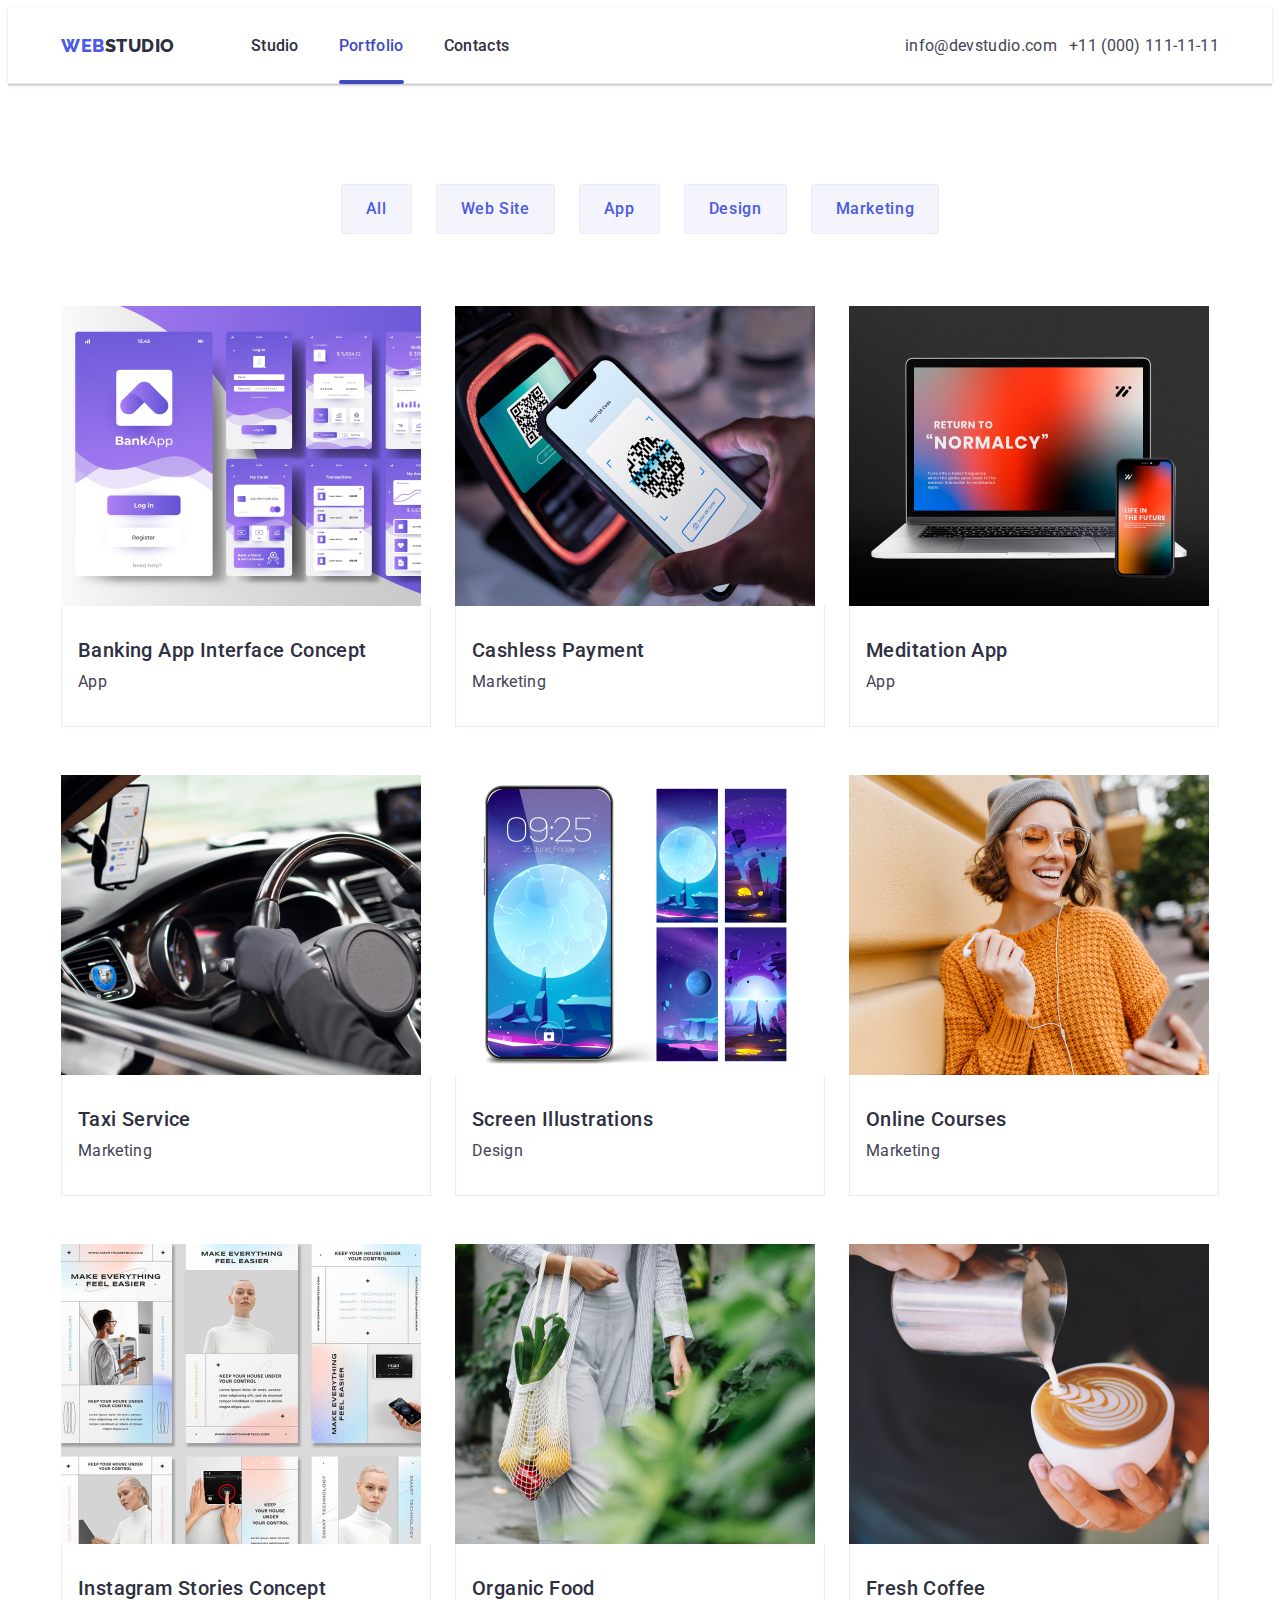
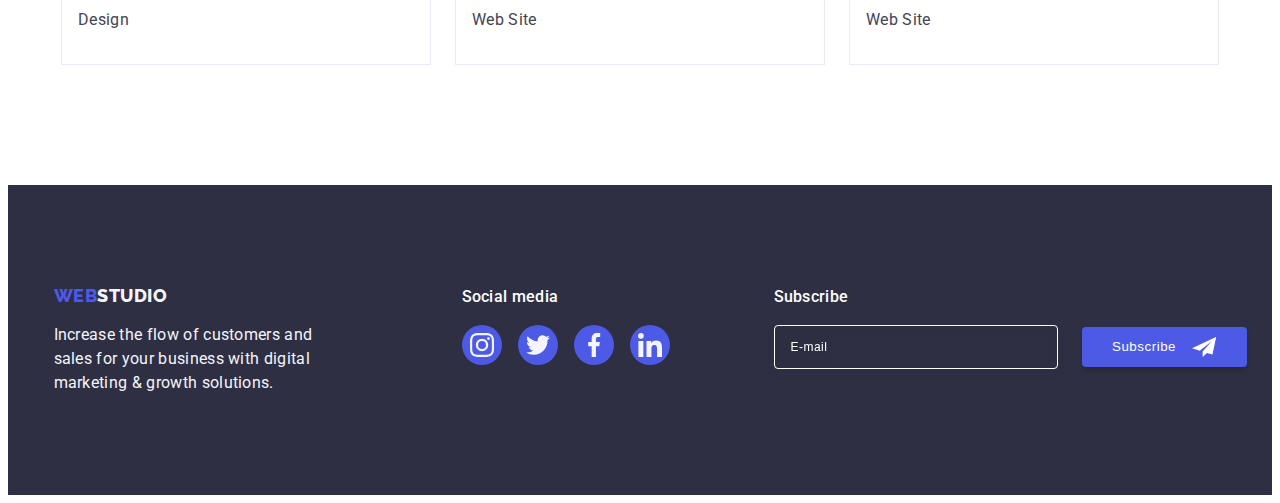
==== commit 4b11dde2: "Update portfolio.html" ====
--- a/portfolio.html
+++ b/portfolio.html
@@ -1,6 +1,5 @@
 <!DOCTYPE html>
 <html lang="en">
-
 <head>
     <meta charset="utf-8">
     <meta name="viewport" content="width=device-width, initial-scale=1.0" />
@@ -15,11 +14,9 @@
         crossorigin="anonymous" referrerpolicy="no-referrer">
     <link rel="stylesheet" href="css/styles.css">
 </head>
-
 <body>
     <header class="header">
         <div class="container header_container">
-
             <nav class="nav_menu">
                 <a class="logo link" href="./index.html">Web<span class="logo_item">Studio</span></a>
                 <ul class="menu list">
@@ -111,7 +108,6 @@
                 </ul>
             </div>
         </div>
-
     </header>
     <main>
         <section class="section_filters">
@@ -139,8 +135,8 @@
                         <a class="row_link link" href="#">
                             <div class="employees_list_img_wrapper">
                                 <img width="360"
-                                    srcset="./images/Project_Card_1@2x.png 2x" 
-                                    src="./images/Project_Card_1.png" 
+                                    srcset="./images/Project_Card_1@2x.jpg 2x" 
+                                    src="./images/Project_Card_1.jpg" 
                                     alt="Banking App Interface Concept" 
                                 />
                                 <p class="overlay">
@@ -158,8 +154,8 @@
                         <a class="row_link link" href="#">
                             <div class="employees_list_img_wrapper">
                                 <img width="360"
-                                    srcset="./images/Project_Card_2@2x.png 2x" 
-                                    src="./images/Project_Card_2.png" 
+                                    srcset="./images/Project_Card_2@2x.jpg 2x" 
+                                    src="./images/Project_Card_2.jpg" 
                                     alt="Cashless Paymentt" 
                                 />
                                 <p class="overlay">
@@ -177,8 +173,8 @@
                         <a class="row_link link" href="#">
                             <div class="employees_list_img_wrapper">
                                 <img width="360"
-                                    srcset="./images/Project_Card_3@2x.png 2x" 
-                                    src="./images/Project_Card_3.png" 
+                                    srcset="./images/Project_Card_3@2x.jpg 2x" 
+                                    src="./images/Project_Card_3.jpg" 
                                     alt="Meditation Appt" 
                                 />
                                 <p class="overlay">
@@ -196,8 +192,8 @@
                         <a class="row_link link" href="#">
                             <div class="employees_list_img_wrapper">
                                 <img width="360"
-                                    srcset="./images/Project_Card_4@2x.png 2x" 
-                                    src="./images/Project_Card_4.png" 
+                                    srcset="./images/Project_Card_4@2x.jpg 2x" 
+                                    src="./images/Project_Card_4.jpg" 
                                     alt="Taxi Service" 
                                 />
                                 <p class="overlay">
@@ -215,8 +211,8 @@
                         <a class="row_link link" href="#">
                             <div class="employees_list_img_wrapper">
                                 <img width="360"
-                                    srcset="./images/Project_Card_5@2x.png 2x" 
-                                    src="./images/Project_Card_5.png" 
+                                    srcset="./images/Project_Card_5@2x.jpg 2x" 
+                                    src="./images/Project_Card_5.jpg" 
                                     alt="Screen Illustrations" 
                                 />
                                 <p class="overlay">
@@ -234,8 +230,8 @@
                         <a class="row_link link" href="#">
                             <div class="employees_list_img_wrapper">
                                 <img width="360"
-                                    srcset="./images/Project_Card_6@2x.png 2x" 
-                                    src="./images/Project_Card_6.png" 
+                                    srcset="./images/Project_Card_6@2x.jpg 2x" 
+                                    src="./images/Project_Card_6.jpg" 
                                     alt="Online Courses" 
                                 />
                                 <p class="overlay">
@@ -253,8 +249,8 @@
                         <a class="row_link link" href="#">
                             <div class="employees_list_img_wrapper">
                                 <img width="360"
-                                    srcset="./images/Project_Card_7@2x.png 2x" 
-                                    src="./images/Project_Card_7.png" 
+                                    srcset="./images/Project_Card_7@2x.jpg 2x" 
+                                    src="./images/Project_Card_7.jpg" 
                                     alt="Instagram Stories Concept" 
                                 />
                                 <p class="overlay">
@@ -272,8 +268,8 @@
                         <a class="row_link link" href="#">
                             <div class="employees_list_img_wrapper">
                                 <img width="360"
-                                    srcset="./images/Project_Card_8@2x.png 2x" 
-                                    src="./images/Project_Card_8.png" 
+                                    srcset="./images/Project_Card_8@2x.jpg 2x" 
+                                    src="./images/Project_Card_8.jpg" 
                                     alt="Organic Food" 
                                 />
                                 <p class="overlay">
@@ -291,8 +287,8 @@
                         <a class="row_link link" href="#">
                             <div class="employees_list_img_wrapper">
                                 <img width="360"
-                                    srcset="./images/Project_Card_9@2x.png 2x" 
-                                    src="./images/Project_Card_9.png" 
+                                    srcset="./images/Project_Card_9@2x.jpg 2x" 
+                                    src="./images/Project_Card_9.jpg" 
                                     alt="Fresh Coffee" 
                                 />
                                 <p class="overlay">
--- a/css/styles.css
+++ b/css/styles.css
@@ -80,6 +80,7 @@
 
 .mobile_menu_modal {
   position: fixed;
+  z-index: 1;
   top: 0;
   left: 0;
   width: 100%;
@@ -173,8 +174,6 @@
 }
 
 .logo {
-  /*margin-right: 76px;*/
-
   text-transform: uppercase;
   font-family: 'Raleway', sans-serif;
   font-weight: 800;
@@ -636,6 +635,127 @@
   margin-left: 16px;
 }
 
+/*--Portfolio--*/
+
+/*---Filters-mobile---*/
+
+.section_filters {
+  padding-top: 48px;
+  padding-bottom: 48px;
+}
+
+.filters {
+  margin-bottom: 48px;
+  display: flex;
+  flex-wrap: wrap;
+  column-gap: 24px;
+  row-gap: 16px;
+}
+
+.filter_btn {
+  display: block;
+  padding-top: 8px;
+  padding-right: 24px;
+  padding-bottom: 8px;
+  padding-left: 24px;
+  font-family: 'Roboto', sans-serif;
+  font-weight: 500;
+  color: var(--primary-brand);
+  font-size: 16px;
+  line-height: 1.5;
+  letter-spacing: 0.04em;
+  background: var(--light);
+  border: 1px solid var(--modal-background);
+  border-radius: 4px;
+  transition: color 250ms cubic-bezier(0.4, 0, 0.2, 1),
+    background-color 250ms cubic-bezier(0.4, 0, 0.2, 1),
+    border-color 250ms cubic-bezier(0.4, 0, 0.2, 1),
+    box-shadow 250ms cubic-bezier(0.4, 0, 0.2, 1);
+}
+
+.filter_btn:hover,
+.filter_btn:focus {
+  color: var(--white-background);
+  background: var(--pressed-state);
+  box-shadow: 0px 3px 1px rgba(0, 0, 0, 0.1), 0px 2px 1px rgba(0, 0, 0, 0.08), 0px 2px 2px rgba(0, 0, 0, 0.12);
+  border: 1px solid transparent;
+  border-radius: 4px;
+}
+
+/*---Row-mobile---*/
+
+.row {
+  display: flex;
+  flex-wrap: wrap;
+  row-gap: 48px;
+}
+
+.row_item {
+  transition: box-shadow 250ms cubic-bezier(0.4, 0, 0.2, 1);
+}
+
+.row_link {
+  transition: box-shadow 250ms cubic-bezier(0.4, 0, 0.2, 1);
+}
+
+.row_link:hover .overlay,
+.row_link:focus .overlay {
+  transform: translateY(0%);
+}
+
+.employees_list_img_wrapper {
+  position: relative;
+  overflow: hidden;
+}
+
+.overlay {
+  position: absolute;
+  top: 0;
+  left: 0;
+  width: 100%;
+  height: 100%;
+  padding: 40px 32px;
+  line-height: 1.5;
+  letter-spacing: 0.02em;
+  color: var(--light);
+  background-color: var(--primary-brand);
+  overflow: auto;
+  transform: translate(0px, 100%);
+  transition: transform 250ms cubic-bezier(0.4, 0, 0.2, 1);
+}
+
+.row_title {
+  margin-bottom: 8px;
+  font-size: 20px;
+  font-weight: 500;
+  line-height: 1.2;
+  letter-spacing: 0.02em;
+  color: var(--brand-color);
+}
+
+.row_link {
+  display: block;
+  color: var(--body-text);
+}
+
+.row_link:hover,
+.row_link:focus {
+  box-shadow: 0px 1px 6px rgba(46, 47, 66, 0.08),
+    0px 1px 1px rgba(46, 47, 66, 0.16),
+    0px 2px 1px rgba(46, 47, 66, 0.08);
+}
+
+.row_info {
+  padding: 32px 16px;
+  border: 1px solid var(--modal-background);
+  border-top: none;
+}
+
+.row_par {
+  line-height: 1.5;
+  letter-spacing: 0.02em;
+}
+
 /*---Header-tablet---*/
 
 @media screen and (min-width: 768px) {
@@ -707,7 +827,6 @@
 }
 
 .address {
-  /*display: block;*/
   margin-left: auto;
   font-style: normal;
 }
@@ -733,21 +852,7 @@
 
 
 /*---Hero-tablet---*/
-/*
-.hero {
-  background-image: linear-gradient(rgba(46, 47, 66, 0.7), rgba(46, 47, 66, 0.7)), url(../images/tablet_hero_image.png);
-  max-width: 768px;
-  height: 436px;
-}
-
-@media (min-device-pixel-ratio: 2),
-(-webkit-min-device-pixel-ratio: 2),
-(min-resolution: 192dpi),
-(min-resolution: 2dppx) {
-  .hero {
-    background-image: linear-gradient(rgba(46, 47, 66, 0.7), rgba(46, 47, 66, 0.7)), url(../images/tablet_hero_image@2x.png);
-  }
-}*/
+
 
 @media screen and (min-width: 768px) {
   .hero {
@@ -834,6 +939,36 @@
   width: 264px;
 }
 
+/*--Portfolio--*/
+
+/*---Filters-tablet---*/
+
+.section_filters {
+  padding-top: 64px;
+  padding-bottom: 96px;
+}
+
+.filters {
+  margin-bottom: 64px;
+  justify-content: center;
+}
+
+.filter_btn {
+  padding-top: 12px;
+  padding-bottom: 12px;
+}
+
+/*---Row-tablet---*/
+
+.row {
+  row-gap: 72px;
+  column-gap: 24px;
+}
+
+.row_item {
+  width: calc((100% - 48px) / 2);
+}
+
 }
 
 /*---Header-desktop*/
@@ -855,23 +990,7 @@
 }
 
 /*---Hero-desktop---*/
-/*
-.hero {
-  background-image: linear-gradient(rgba(46, 47, 66, 0.7), rgba(46, 47, 66, 0.7)), url(../images/desktop_hero_image.png);
-  max-width: 1440px;
-  height: 600px;
-  padding-top: 188px;
-}
-
-@media (min-device-pixel-ratio: 2),
-(-webkit-min-device-pixel-ratio: 2),
-(min-resolution: 192dpi),
-(min-resolution: 2dppx) {
-  .hero {
-    background-image: linear-gradient(rgba(46, 47, 66, 0.7), rgba(46, 47, 66, 0.7)), url(../images/desktop_hero_image@2x.png);
-  }
-}
-*/
+
 @media screen and (min-width: 1158px) {
   .hero {
     background-image: linear-gradient(rgba(46, 47, 66, 0.7), rgba(46, 47, 66, 0.7)), url(../images/desktop_hero_image.png);
@@ -989,621 +1108,30 @@
   margin-right: 80px;
 }
 
-}
-
-
-/*
-.container {
-  max-width: 1158px;
-  padding-right: 15px;
-  padding-left: 15px;
-  margin-left: auto;
-  margin-right: auto;
-}
-
-*/
-/*
-.visually-hidden {
-  position: absolute;
-  white-space: nowrap;
-  width: 1px;
-  height: 1px;
-  overflow: hidden;
-  border: 0;
-  padding: 0;
-  clip: rect(0 0 0 0);
-  clip-path: inset(50%);
-  margin: -1px;
-}
-
-nav {
-  align-items: center;
-}
-
-.nav_menu {
-  display: flex;
-}*/
-
-
-/*
-.menu {
-  display: flex;
-  gap: 40px;
-}
-
-.menu_item {
-  display: inline-block;
-}
-
-.menu_link {
-  position: relative;
-  padding-top: 24px;
-  padding-bottom: 24px;
-  line-height: 1.5;
-  letter-spacing: 0.02em;
-  font-weight: 500;
-  color: var(--brand-color);
-  transition: color 250ms cubic-bezier(0.4, 0, 0.2, 1);
-}
-
-.menu_link:hover,
-.menu_link:focus {
-  color: var(--pressed-state);
-}
-
-.active {
-  color: #404bbf;
-}
-
-.active::after {
-  content: "";
-  position: absolute;
-  bottom: -2px;
-  left: 0;
-  width: 100%;
-  height: 4px;
-  border-radius: 2px;
-  background-color: #404bbf;
-}
-
-.address {
-  margin-left: auto;
-  font-style: normal;
-}
-
-.contacts {
-  display: flex;
-  gap: 40px;
-}
-
-.contact_item {
-  line-height: 1.5;
-  letter-spacing: 0.02em;
-  color: var(--body-text);
-  transition: color 250ms cubic-bezier(0.4, 0, 0.2, 1);
-}
-
-.contact_item:hover,
-.contact_item:focus {
-  color: var(--pressed-state);
-}
-*/
-/*
-.footer {
+/*--Portfolio--*/
+
+/*---Filters-desctop---*/
+
+.section_filters {
   padding-top: 100px;
-  padding-bottom: 100px;
-  background: var(--brand-color);
-}
-
-.footer_container {
-  display: flex;
-  align-items: baseline;
-}
-
-.footer_left_side {
-  margin-right: 120px;
-}
-
-.footer_link {
-  display: inline-block;
-  padding: 0;
-  margin-right: 0;
-  margin-bottom: 16px;
-}
-
-.footer_logo {
-  color: var(--light);
-}
-
-.footer_left_side_par {
-  width: 264px;
-  line-height: 1.5;
-  letter-spacing: 0.02em;
-  color: var(--light);
-}
-
-.footer_center_side {
-  margin-right: 80px;
-}
-
-.footer_center_side_par,
-.footer_right_side_par {
-  margin-bottom: 16px;
-  line-height: 1.5;
-  font-weight: 500;
-  letter-spacing: 0.02em;
-  color: #FFFFFF;
-}
-
-.footer_list {
-  display: flex;
-  gap: 16px;
-}
-
-.footer_list_item {
-  width: 40px;
-  height: 40px;
-}
-
-
-.footer_list_link {
-  display: flex;
-  justify-content: center;
-  align-items: center;
-  width: 100%;
-  height: 100%;
-  border-radius: 50%;
-  fill: #f4f4fd;
-  background-color: var(--primary-brand);
-  transition: background-color 250ms cubic-bezier(0.4, 0, 0.2, 1);
-}
-
-.footer_list_link:hover,
-.footer_list_link:focus {
-  background-color: var(--valid-field);
-}
-
-.footer_list_icon {
-
-}
-
-.footer_right_side {
-
-}
-
-.footer_contact_form {
-  display: flex;
-  align-items: center;
-  gap: 24px;
-}
-
-.footer_contact_form_input {
-  padding-left: 16px;
-  width: 264px;
-  height: 40px;
-  font-size: 12px;
-  line-height: 1.5;
-  letter-spacing: 0.04em;
-  color: var(--white-background);
-  background-color: transparent;
-  border: 1px solid var(--white-background);
-  border-radius: 4px;
-  filter: drop-shadow(0px 4px 4px rgba(0, 0, 0, 0.15));
-  outline: none;
-}
-
-.footer_contact_form_input::placeholder {
-  color: var(--white-background);
-  font-size: 12px;
-}
-
-.footer_contact_form_btn {
-  display: flex;
-  min-width: 165px;
-  height: 40px;
-  justify-content: center;
-  align-items: center;
-  border: none;
-  background-color: var(--primary-brand);
-  box-shadow: 0px 4px 4px rgb(0 0 0 / 15%);
-  border-radius: 4px;
-  font-weight: 500;
-  line-height: 1.5;
-  letter-spacing: 0.04em;
-  color: var(--white-background);
-  transition: background-color 250ms cubic-bezier(0.4, 0, 0.2, 1);
-}
-
-.footer_contact_form_btn:hover,
-.footer_contact_form_btn:focus {
-  background: var(--pressed-state);
-}
-
-.footer_send_icon {
-  margin-left: 16px;
-}
-*/
-
-/*--Studio--*/
-/*
-                                        .hero {
-                                          background-image: linear-gradient(rgba(46, 47, 66, 0.7), rgba(46, 47, 66, 0.7)), url(../images/bg.jpg);
-                                          max-width: 1440px;
-                                        background: var(--brand-color);
-                                          margin-right: auto;
-                                          margin-left: auto;
-                                          background-repeat: no-repeat;
-                                          background-position: center;
-                                          background-size: cover;
-                                          line-height: 1.07;
-                                          letter-spacing: 0.02em;
-                                          padding-top: 188px;
-                                          padding-bottom: 188px;
-                                          text-align: center;
-                                        }
-
-                                        .hero_title {
-                                          max-width: 496px;
-                                          margin: auto;
-                                          font-size: 56px;
-                                          line-height: 1.07;
-                                          letter-spacing: 0.02em;
-                                          color: var(--white-background);
-                                        }
-
-                                        .hero_btn {
-                                          display: block;
-                                          margin-top: 48px;
-                                          margin-left: auto;
-                                          margin-right: auto;
-                                          padding-top: 16px;
-                                          padding-right: 32px;
-                                          padding-bottom: 16px;
-                                          padding-left: 32px;
-                                          min-width: 169px;
-                                          background: var(--primary-brand);
-                                          box-shadow: 0px 4px 4px rgba(0, 0, 0, 0.15);
-                                          border: none;
-                                          border-radius: 4px;
-                                          font-family: 'Roboto', sans-serif;
-                                          font-weight: 500;
-                                          font-size: 16px;
-                                          line-height: 1.5;
-                                          letter-spacing: 0.04em;
-                                          color: var(--white-background);
-                                          transition: background-color 250ms cubic-bezier(0.4, 0, 0.2, 1);
-                                        }
-
-                                        .hero_btn:hover,
-                                        .hero_btn:focus {
-                                          background: var(--pressed-state);
-                                        }
-
-.feature {
-  padding-top: 120px;
-  padding-bottom: 120px;
-}
-
-.feature_menu {
-  display: flex;
-  gap: 24px;
-}
-
-.feature_col {
-  width: calc((100% - 72px) / 4);
-}
-
-.feature_icon {
-  display: flex;
-  justify-content: center;
-  align-items: center;
-  padding-top: 24px;
-  padding-bottom: 24px;
-  margin-bottom: 8px;
-  background-color: var(--light);
-  border-radius: 4px;
-}
-
-.feature_icon_item {
-
-}
-
-.feature_title {
-  margin-bottom: 8px;
-  font-weight: 500;
-  font-size: 20px;
-  line-height: 1.5;
-  letter-spacing: 0.02em;
-  color: var(--brand-color);
-}
-
-.feature_item {
-  line-height: 1.5;
-  letter-spacing: 0.02em;
-  color: var(--body-text);
-}
-
-.products {
-  padding-bottom: 120px;
-}
-
-.product_title {
-  margin-bottom: 72px;
-  font-size: 36px;
-  line-height: 1.11;
-  letter-spacing: 0.02em;
-  text-align: center;
-  text-transform: capitalize;
-  color: var(--brand-color);
-}
-
-.products_item {
-  display: flex;
-  gap: 24px;
-}
-
-.products_item_list {
-
-}
-
-.team {
-  padding-top: 120px;
-  padding-bottom: 120px;
-  background: var(--light);
-}
-
-.team_title {
-  margin-bottom: 72px;
-  font-size: 36px;
-  line-height: 1.11;
-  text-align: center;
-  letter-spacing: 0.02em;
-  text-transform: capitalize;
-  color: var(--brand-color);
-}
-
-.team_card {
-  display: flex;
-  gap: 24px;
-}
-
-.team_item {
-  width: calc((100% - 72px) / 4);
-  border-radius: 0px 0px 4px 4px;
-  box-shadow: 0px 1px 6px rgba(46, 47, 66, 0.08),
-    0px 1px 1px rgba(46, 47, 66, 0.16),
-    0px 2px 1px rgba(46, 47, 66, 0.08);
-  text-decoration: none;
-  background-color: var(--white-background);
-}
-
-.team_info {
-  padding-top: 32px;
-  padding-bottom: 32px;
-}
-
-.team_name {
-  margin-bottom: 8px;
-  text-align: center;
-  font-weight: 500;
-  font-size: 20px;
-  line-height: 1.2;
-  letter-spacing: 0.02em;
-  color: var(--brand-color);
-}
-
-.team_par {
-  margin-bottom: 8px;
-  text-align: center;
-  line-height: 1.5;
-  letter-spacing: 0.02em;
-  font-size: 16px;
-  color: var(--body-text);
-}
-
-.social_list {
-  display: flex;
-  justify-content: center;
-  gap: 24px;
-}
-
-.social_list_item {
-
-}
-
-.social_list_link {
-  display: flex;
-  justify-content: center;
-  align-items: center;
-  width: 40px;
-  height: 40px;
-  border-radius: 50%;
-  fill:#f4f4fd;
-  background-color: var(--primary-brand);
-  transition: background-color 250ms cubic-bezier(0.4, 0, 0.2, 1);
-}
-
-.social_list_link:hover,
-.social_list_link:focus {
-  background-color: var(--pressed-state);
-}
-
-.social_list_icon {
-  
-}
-
-.customers {
-  padding-top: 120px;
-  padding-bottom: 120px;
-}
-
-.customers_title {
-  margin-bottom: 72px;
-  font-size: 36px;
-  line-height: 1.1;
-  text-align: center;
-  letter-spacing: 0.02em;
-  text-transform: capitalize;
-  color: var(--brand-color);
-}
-
-.customers_list {
-  display: flex;
-  gap: 24px;
-}
-
-.customers_list_item {
-  width: calc((100% - 120px) / 6);
-  height: 88px;
-}
-
-.customers_list_link {
-  display: flex;
-  align-items: center;
-  justify-content: center;
-  width: 100%;
-  height: 100%;
-  border: 1px solid #8e8f99;
-  border-radius: 4px;
-  color: #8e8f99;
-  transition: border-color 250ms cubic-bezier(0.4, 0, 0.2, 1),
-  color 250ms cubic-bezier(0.4, 0, 0.2, 1);
-}
-
-.customers_list_link:hover,
-.customers_list_link:focus {
-  border-color: #404bbf;
-  color: #404bbf;  
-}
-
-.customers_list_link:hover .customers_list_icon,
-.customers_list_link:focus .customers_list_icon {
-  fill: var(--pressed-state);
-}
-
-.customers_list_icon {
-  fill: currentColor;
-}
-*/
-/*--Portfolio--*/
-
-.section_filters {
-  padding-top: 96px;
   padding-bottom: 120px;
 }
 
 .filters {
   margin-bottom: 72px;
-  display: flex;
-  justify-content: center;
-  gap: 24px;
-}
-
-.filter_item {
-}
-
-.filter_btn {
-  display: block;
-  padding-top: 12px;
-  padding-right: 24px;
-  padding-bottom: 12px;
-  padding-left: 24px;
-  font-family: 'Roboto', sans-serif;
-  font-weight: 500;
-  color: var(--primary-brand);
-  font-size: 16px;
-  line-height: 1.5;
-  letter-spacing: 0.04em;
-  background: var(--light);
-  border: 1px solid var(--modal-background);
-  border-radius: 4px;
-  transition: color 250ms cubic-bezier(0.4, 0, 0.2, 1),
-    background-color 250ms cubic-bezier(0.4, 0, 0.2, 1),
-    border-color 250ms cubic-bezier(0.4, 0, 0.2, 1),
-    box-shadow 250ms cubic-bezier(0.4, 0, 0.2, 1);
-}
-
-.filter_btn:hover,
-.filter_btn:focus {
-  color: var(--white-background);
-  background: var(--pressed-state);
-  box-shadow: 0px 3px 1px rgba(0, 0, 0, 0.1), 0px 2px 1px rgba(0, 0, 0, 0.08), 0px 2px 2px rgba(0, 0, 0, 0.12);
-  border: 1px solid transparent;
-  border-radius: 4px;
-}
+}
+
+
+/*---Row-tablet---*/
 
 .row {
-  display: flex;
-  flex-wrap: wrap;
-  column-gap: 24px;
   row-gap: 48px;
 }
 
 .row_item {
   width: calc((100% - 48px) / 3);
-  transition: box-shadow 250ms cubic-bezier(0.4, 0, 0.2, 1);
-}
-
-.row_link {
-  transition: box-shadow 250ms cubic-bezier(0.4, 0, 0.2, 1);
-}
-
-.row_link:hover .overlay,
-.row_link:focus .overlay {
-  transform: translateY(0%);
-}
-
-.employees_list_img_wrapper {
-  position: relative;
-  overflow: hidden;
-}
-
-.overlay {
-  position: absolute;
-  top: 0;
-  left: 0;
-  width: 100%;
-  height: 100%;
-  padding: 40px 32px;
-  line-height: 1.5;
-  letter-spacing: 0.02em;
-  color: var(--light);
-  background-color: var(--primary-brand);
-  overflow: auto;
-  transform: translate(0px, 100%);
-  transition: transform 250ms cubic-bezier(0.4, 0, 0.2, 1);
-}
-
-.row_title {
-  margin-bottom: 8px;
-  font-size: 20px;
-  font-weight: 500;
-  line-height: 1.2;
-  letter-spacing: 0.02em;
-  color: var(--brand-color);
-}
-
-.row_link {
-  display: block;
-  color: var(--body-text);
-}
-
-.row_link:hover,
-.row_link:focus {
-  box-shadow: 0px 1px 6px rgba(46, 47, 66, 0.08),
-    0px 1px 1px rgba(46, 47, 66, 0.16),
-    0px 2px 1px rgba(46, 47, 66, 0.08);
-}
-
-.row_info {
-  padding: 32px 16px;
-  border: 1px solid var(--modal-background);
-  border-top: none;
-}
-
-.row_par {
-  line-height: 1.5;
-  letter-spacing: 0.02em;
+}
+
 }
 
 /*---backdrop---*/
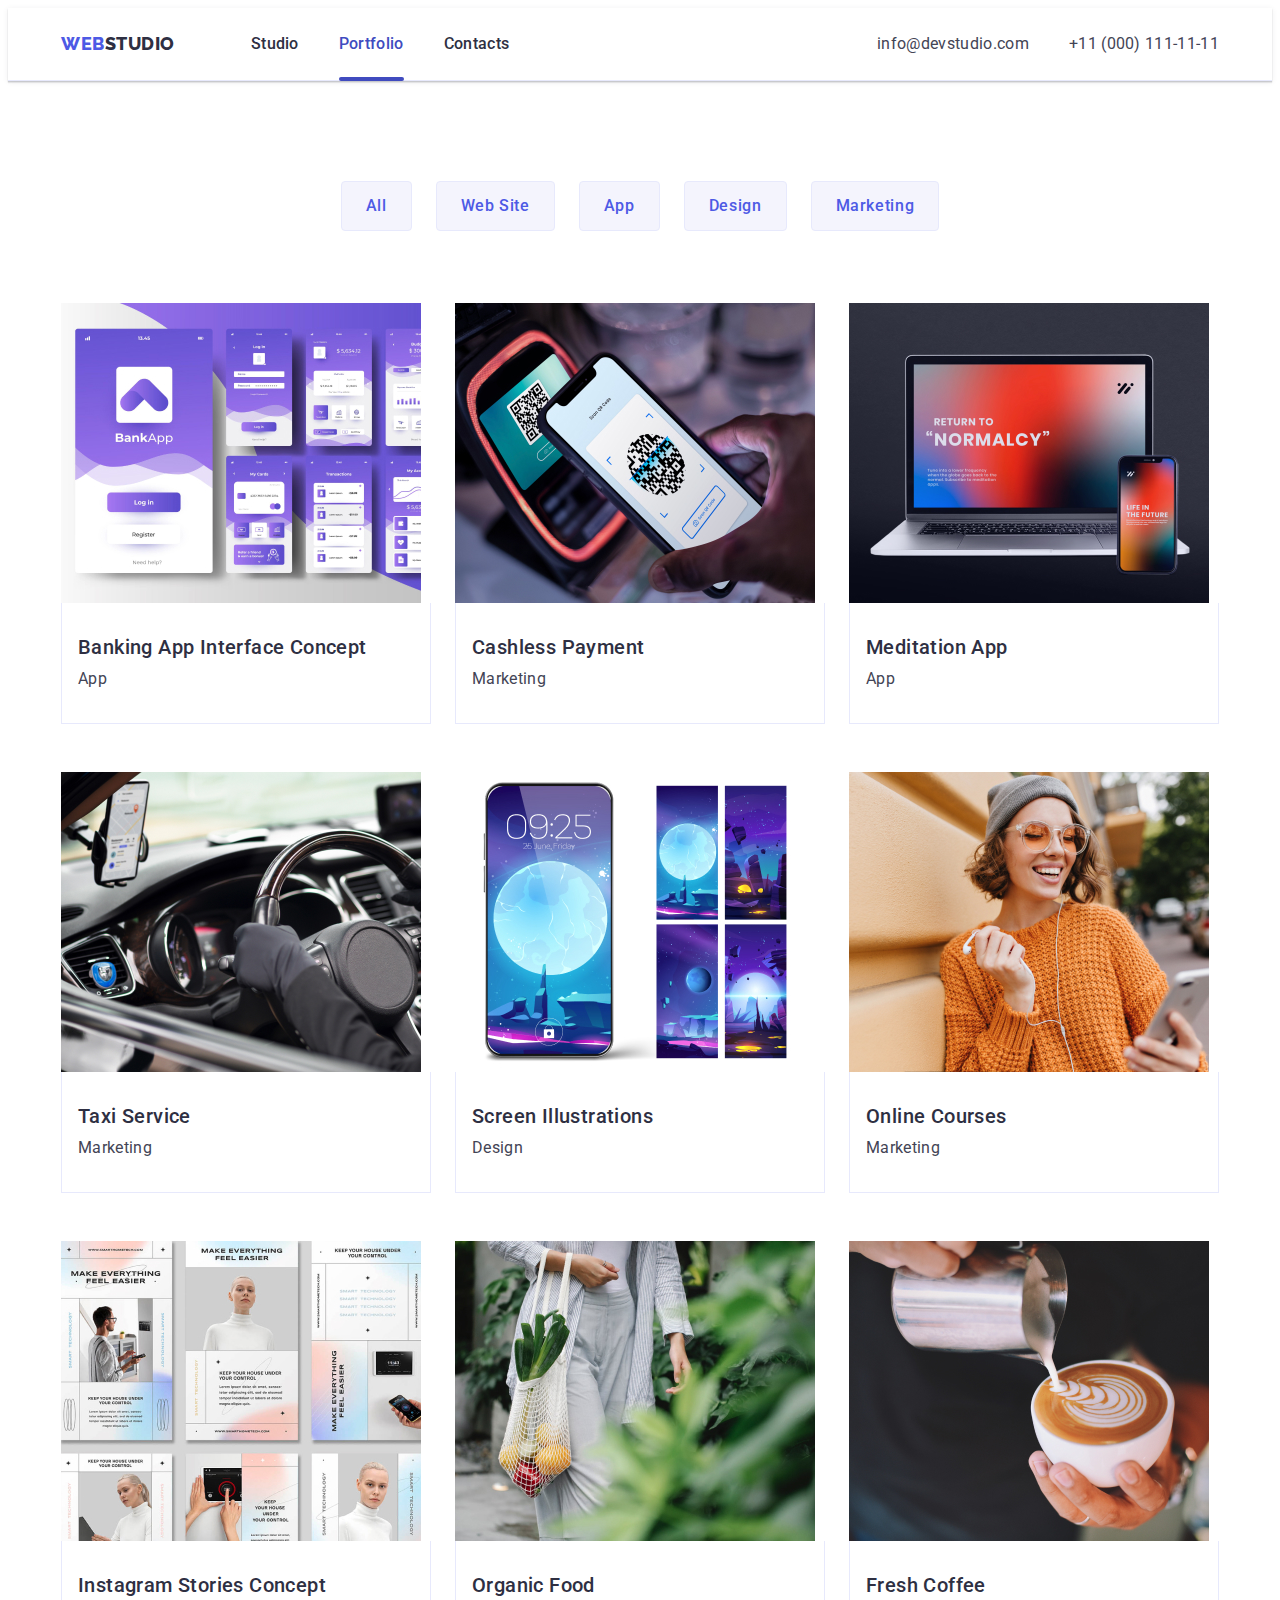
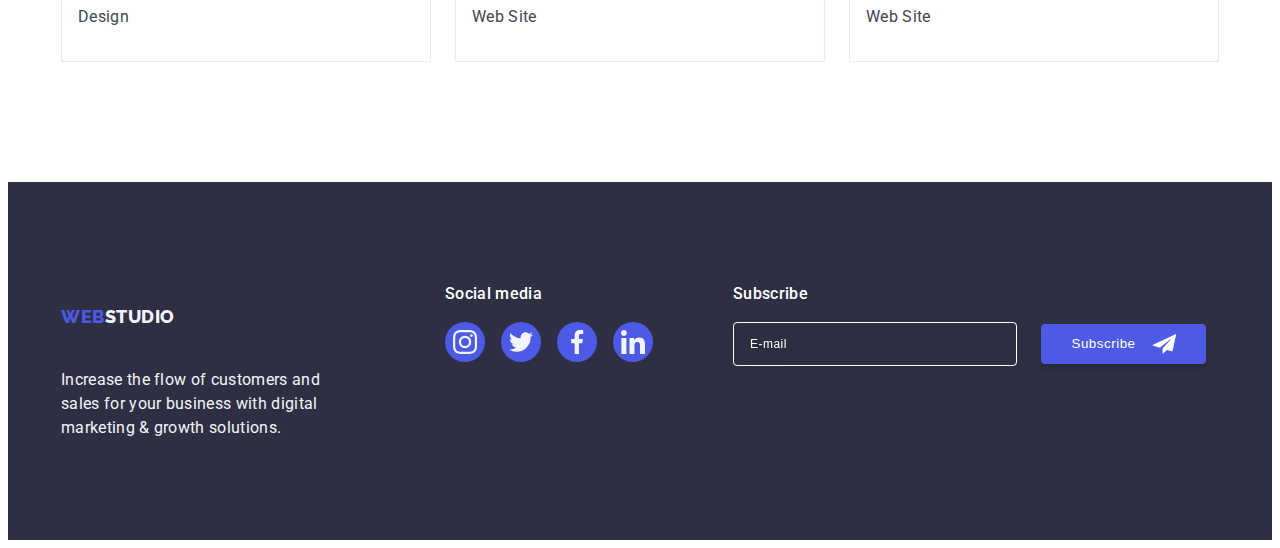
==== commit 44a35c62: "Update portfolio.html" ====
--- a/portfolio.html
+++ b/portfolio.html
@@ -2,7 +2,7 @@
 <html lang="en">
 <head>
     <meta charset="utf-8">
-    <meta name="viewport" content="width=device-width, initial-scale=1.0" />
+    <meta name="viewport" content="width=device-width, initial-scale=1.0">
     <title>Studio</title>
     <link rel="preconnect" href="https://fonts.googleapis.com">
     <link rel="preconnect" href="https://fonts.gstatic.com" crossorigin>
@@ -138,7 +138,7 @@
                                     srcset="./images/Project_Card_1@2x.jpg 2x" 
                                     src="./images/Project_Card_1.jpg" 
                                     alt="Banking App Interface Concept" 
-                                />
+                                >
                                 <p class="overlay">
                                     14 Stylish and User-Friendly App Design Concepts · Task Manager App · Calorie Tracker App · 
                                     Exotic Fruit Ecommerce App · Cloud Storage App
@@ -157,7 +157,7 @@
                                     srcset="./images/Project_Card_2@2x.jpg 2x" 
                                     src="./images/Project_Card_2.jpg" 
                                     alt="Cashless Paymentt" 
-                                />
+                                >
                                 <p class="overlay">
                                     14 Stylish and User-Friendly App Design Concepts · Task Manager App · Calorie Tracker App ·
                                     Exotic Fruit Ecommerce App · Cloud Storage App
@@ -176,7 +176,7 @@
                                     srcset="./images/Project_Card_3@2x.jpg 2x" 
                                     src="./images/Project_Card_3.jpg" 
                                     alt="Meditation Appt" 
-                                />
+                                >
                                 <p class="overlay">
                                     14 Stylish and User-Friendly App Design Concepts · Task Manager App · Calorie Tracker App ·
                                     Exotic Fruit Ecommerce App · Cloud Storage App
@@ -195,7 +195,7 @@
                                     srcset="./images/Project_Card_4@2x.jpg 2x" 
                                     src="./images/Project_Card_4.jpg" 
                                     alt="Taxi Service" 
-                                />
+                                >
                                 <p class="overlay">
                                     14 Stylish and User-Friendly App Design Concepts · Task Manager App · Calorie Tracker App ·
                                     Exotic Fruit Ecommerce App · Cloud Storage App
@@ -214,7 +214,7 @@
                                     srcset="./images/Project_Card_5@2x.jpg 2x" 
                                     src="./images/Project_Card_5.jpg" 
                                     alt="Screen Illustrations" 
-                                />
+                                >
                                 <p class="overlay">
                                     14 Stylish and User-Friendly App Design Concepts · Task Manager App · Calorie Tracker App ·
                                     Exotic Fruit Ecommerce App · Cloud Storage App
@@ -233,7 +233,7 @@
                                     srcset="./images/Project_Card_6@2x.jpg 2x" 
                                     src="./images/Project_Card_6.jpg" 
                                     alt="Online Courses" 
-                                />
+                                >
                                 <p class="overlay">
                                     14 Stylish and User-Friendly App Design Concepts · Task Manager App · Calorie Tracker App ·
                                     Exotic Fruit Ecommerce App · Cloud Storage App
@@ -252,7 +252,7 @@
                                     srcset="./images/Project_Card_7@2x.jpg 2x" 
                                     src="./images/Project_Card_7.jpg" 
                                     alt="Instagram Stories Concept" 
-                                />
+                                >
                                 <p class="overlay">
                                     14 Stylish and User-Friendly App Design Concepts · Task Manager App · Calorie Tracker App ·
                                     Exotic Fruit Ecommerce App · Cloud Storage App
@@ -271,7 +271,7 @@
                                     srcset="./images/Project_Card_8@2x.jpg 2x" 
                                     src="./images/Project_Card_8.jpg" 
                                     alt="Organic Food" 
-                                />
+                                >
                                 <p class="overlay">
                                     14 Stylish and User-Friendly App Design Concepts · Task Manager App · Calorie Tracker App ·
                                     Exotic Fruit Ecommerce App · Cloud Storage App
@@ -290,7 +290,7 @@
                                     srcset="./images/Project_Card_9@2x.jpg 2x" 
                                     src="./images/Project_Card_9.jpg" 
                                     alt="Fresh Coffee" 
-                                />
+                                >
                                 <p class="overlay">
                                     14 Stylish and User-Friendly App Design Concepts · Task Manager App · Calorie Tracker App ·
                                     Exotic Fruit Ecommerce App · Cloud Storage App
@@ -351,7 +351,7 @@
                 <form class="footer_contact_form">
                     <label class="footer_contact_form_field_wrapper">
                         <input class="footer_contact_form_input" type="email" name="user-email" placeholder="E-mail"
-                            pattern="[a-zA-Z0-9@]+" />
+                            pattern="[a-zA-Z0-9@]+">
                     </label>
                     <button type="submit" class="footer_contact_form_btn">
                         Subscribe
--- a/css/styles.css
+++ b/css/styles.css
@@ -98,9 +98,13 @@
 }
 
 .mobile_menu_container {
+  display: flex;
   padding-top: 80px;
-  padding-right: 24px;
+  padding-bottom: 40px;
   padding-left: 40px;
+  height: 100%;
+  flex-direction: column;
+  justify-content: space-between;
 }
 
 .mobile_menu_close_btn {
@@ -130,7 +134,6 @@
   display: flex;
   flex-direction: column;
   gap: 40px;
-  margin-bottom: 284px;
 }
 
 .mobile_menu_item {
@@ -169,11 +172,13 @@
 }
 
 .nav_menu {
-  padding-top: 25.5px;
-  padding-bottom: 23.5px;  
+
 }
 
 .logo {
+  display: block;
+  padding-top: 24px;
+  padding-bottom: 24px;
   text-transform: uppercase;
   font-family: 'Raleway', sans-serif;
   font-weight: 800;
@@ -225,6 +230,7 @@
 .mobile_social_list {
   display: flex;
   margin-top: 48px;
+  flex-wrap: wrap;
   gap: 56px;
 }
 
@@ -249,17 +255,17 @@
 
 .hero {
   background: var(--brand-color);
-  background-image: linear-gradient(rgba(46, 47, 66, 0.7), rgba(46, 47, 66, 0.7)), url(../images/mobil_hero_image.png);
+  background-image: linear-gradient(rgba(46, 47, 66, 0.7), rgba(46, 47, 66, 0.7)), url(../images/mobil_hero_image.jpg);
   max-width: 428px;
-  height: 432px;
   margin-right: auto;
   margin-left: auto;
+  padding-top: 112px;
+  padding-bottom: 112px;
   background-repeat: no-repeat;
   background-position: center;
   background-size: cover;
   line-height: 1.07;
   letter-spacing: 0.02em;
-  padding-top: 112px;
   text-align: center;
 }
 
@@ -268,7 +274,7 @@
 screen and (min-resolution: 192dpi) and (max-width: 767px),
 screen and (min-resolution: 2dppx) and (max-width: 767px) {
   .hero {
-    background-image: linear-gradient(rgba(46, 47, 66, 0.7), rgba(46, 47, 66, 0.7)), url(../images/mobil_hero_image@2x.png);
+    background-image: linear-gradient(rgba(46, 47, 66, 0.7), rgba(46, 47, 66, 0.7)), url(../images/mobil_hero_image@2x.jpg);
   }
 }
 
@@ -345,7 +351,7 @@
   text-align: center;
   font-weight: 700;
   font-size: 36px;
-  line-height: 1.5;
+  line-height: 1.11;
   letter-spacing: 0.02em;
   color: var(--brand-color);
 }
@@ -472,7 +478,7 @@
 }
 
 .customers_list_item {
-  width: calc((100% - 32px) / 2);
+  width: calc((100% - 16px) / 2);
   height: 88px;
 }
 
@@ -589,9 +595,13 @@
   row-gap: 16px;
 }
 
+.footer_contact_form_field_wrapper {
+  width: 100%;
+}
+
 .footer_contact_form_input {
   padding-left: 16px;
-  width: 398px;
+  width: 100%;
   height: 40px;
   font-size: 12px;
   line-height: 1.5;
@@ -778,8 +788,6 @@
 
 .nav_menu {
   display: flex;
-  padding-top: 25.5px;
-  padding-bottom: 25.5px;
 }
 
 .logo {
@@ -796,6 +804,7 @@
 }
 
 .menu_link {
+  display: block;
   position: relative;
   padding-top: 24px;
   padding-bottom: 24px;
@@ -818,7 +827,7 @@
 .active::after {
   content: "";
   position: absolute;
-  bottom: -5px;
+  bottom: -1px;
   left: 0;
   width: 100%;
   height: 4px;
@@ -834,7 +843,7 @@
 .contacts {
   display: flex;
   flex-direction: column;
-  gap: 12px;
+  row-gap: 12px;
 }
 
 .contact_item {
@@ -856,9 +865,8 @@
 
 @media screen and (min-width: 768px) {
   .hero {
-      background-image: linear-gradient(rgba(46, 47, 66, 0.7), rgba(46, 47, 66, 0.7)), url(../images/tablet_hero_image.png);
+      background-image: linear-gradient(rgba(46, 47, 66, 0.7), rgba(46, 47, 66, 0.7)), url(../images/tablet_hero_image.jpg);
       max-width: 768px;
-      height: 436px;
     }
 }
 
@@ -867,7 +875,7 @@
 screen and (min-resolution: 192dpi) and (min-width: 768px),
 screen and (min-resolution: 2dppx) and (min-width: 768px) {
   .hero {
-    background-image: linear-gradient(rgba(46, 47, 66, 0.7), rgba(46, 47, 66, 0.7)), url(../images/tablet_hero_image@2x.png);
+    background-image: linear-gradient(rgba(46, 47, 66, 0.7), rgba(46, 47, 66, 0.7)), url(../images/tablet_hero_image@2x.jpg);
   }
 }
 
@@ -876,6 +884,10 @@
   font-size: 56px;
 }
 
+.hero_btn {
+  margin-top: 36px;
+}
+
 
 /*---Feature-tablet---*/
 
@@ -884,7 +896,7 @@
 }
 
 .feature_col {
-  flex-basis: calc((100% - 48px) / 2);
+  flex-basis: calc((100% - 24px) / 2);
 }
 
 .feature_title {
@@ -917,10 +929,17 @@
 
 .footer_container {
   display: flex;
-  padding-left: 108px;
   flex-direction: unset;
   flex-wrap: wrap;
-  column-gap: 24px;
+  
+}
+
+@media screen and (max-width: 1157px) {
+  .footer_container {
+    width: 584px;
+    column-gap: 24px;
+  }
+
 }
 
 .footer_left_side,
@@ -977,8 +996,10 @@
   .container {
     width: 1158px;
   }
+
 .contacts {
   flex-direction: row;
+  column-gap: 40px;
 }
 
 .contact_item {
@@ -993,10 +1014,10 @@
 
 @media screen and (min-width: 1158px) {
   .hero {
-    background-image: linear-gradient(rgba(46, 47, 66, 0.7), rgba(46, 47, 66, 0.7)), url(../images/desktop_hero_image.png);
+    background-image: linear-gradient(rgba(46, 47, 66, 0.7), rgba(46, 47, 66, 0.7)), url(../images/desktop_hero_image.jpg);
     max-width: 1440px;
-    height: 600px;
     padding-top: 188px;
+    padding-bottom: 188px;
   }
 }
 
@@ -1005,7 +1026,7 @@
 screen and (min-resolution: 192dpi) and (min-width: 1158px),
 screen and (min-resolution: 2dppx) and (min-width: 1158px) {
   .hero {
-    background-image: linear-gradient(rgba(46, 47, 66, 0.7), rgba(46, 47, 66, 0.7)), url(../images/desktop_hero_image@2x.png);
+    background-image: linear-gradient(rgba(46, 47, 66, 0.7), rgba(46, 47, 66, 0.7)), url(../images/desktop_hero_image@2x.jpg);
   }
 }
 
@@ -1042,7 +1063,6 @@
 
 .feature_item {
   font-weight: 400;
-
 }
 
 /*---Products-desktop---*/
@@ -1096,7 +1116,7 @@
 }
 
 .footer_container {
-  padding-left: 0;
+  /*padding-left: 0;*/
   flex-wrap: nowrap;
 }
 
